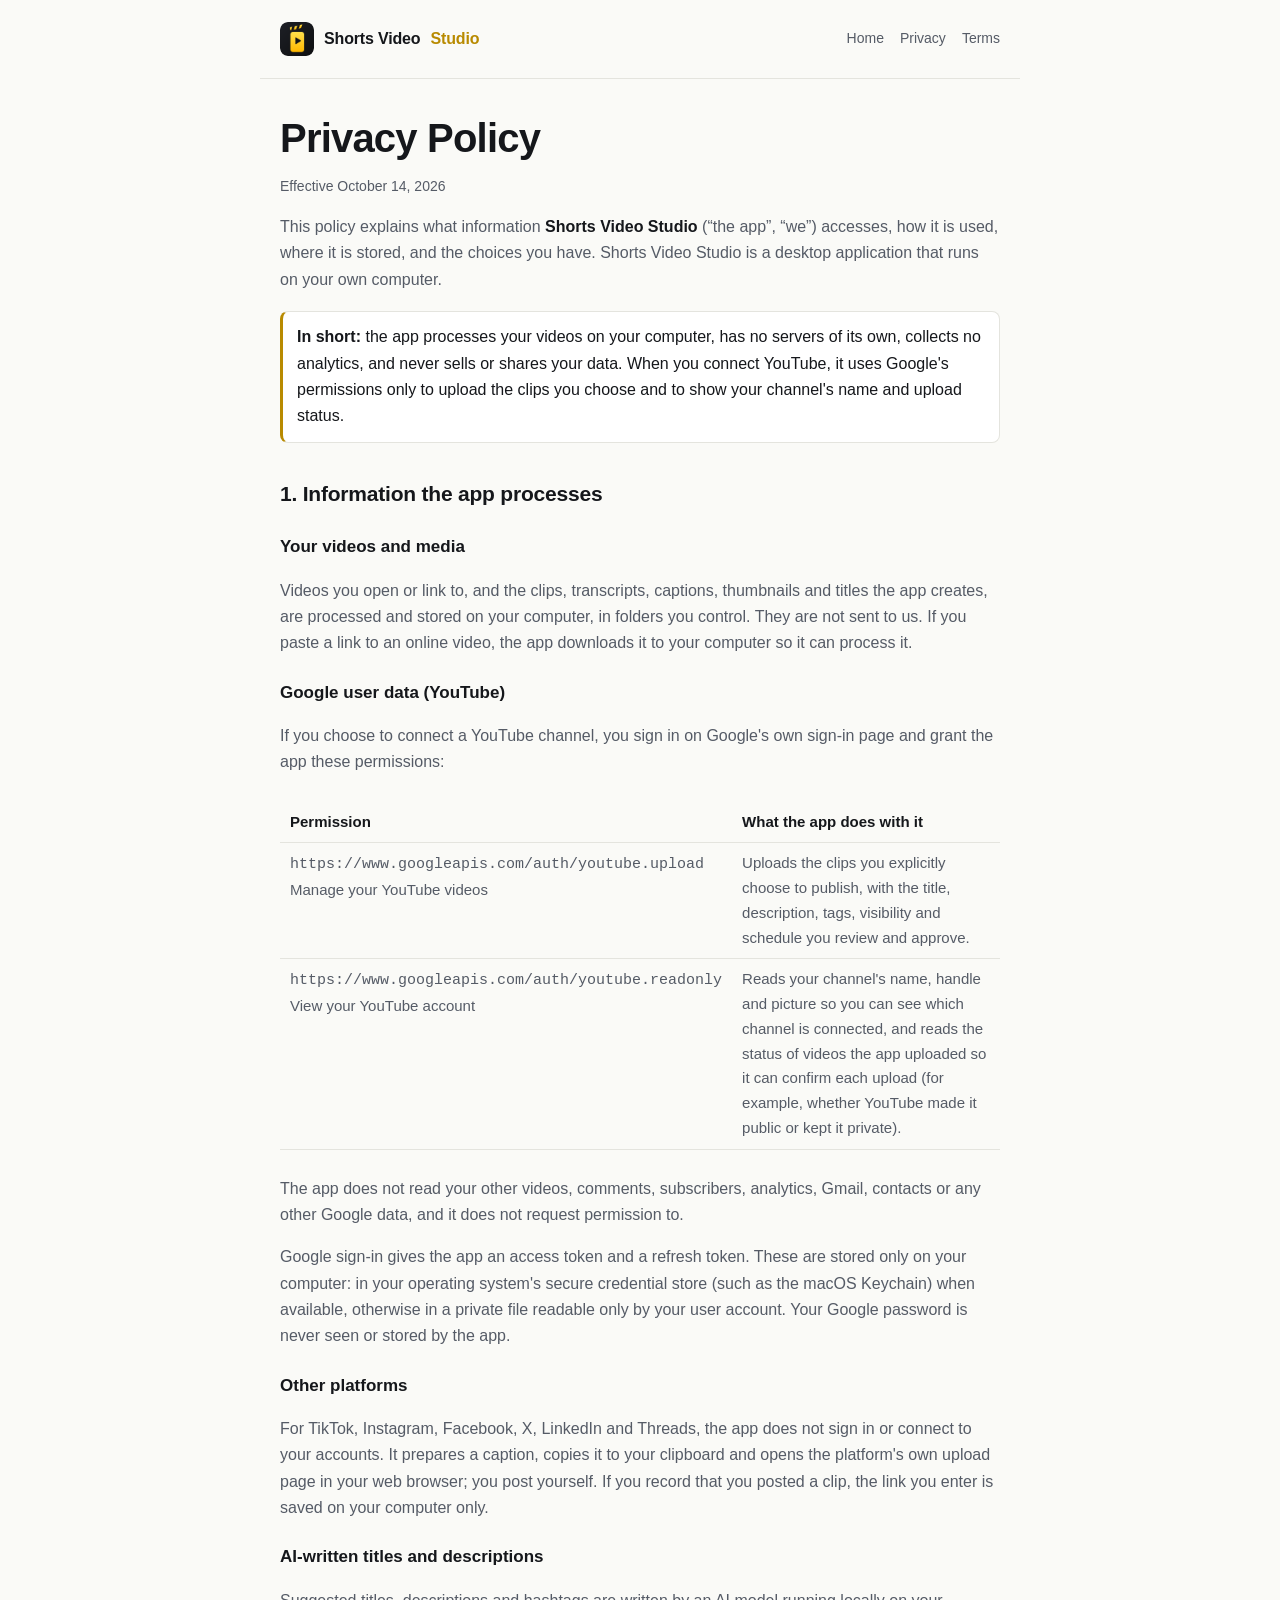
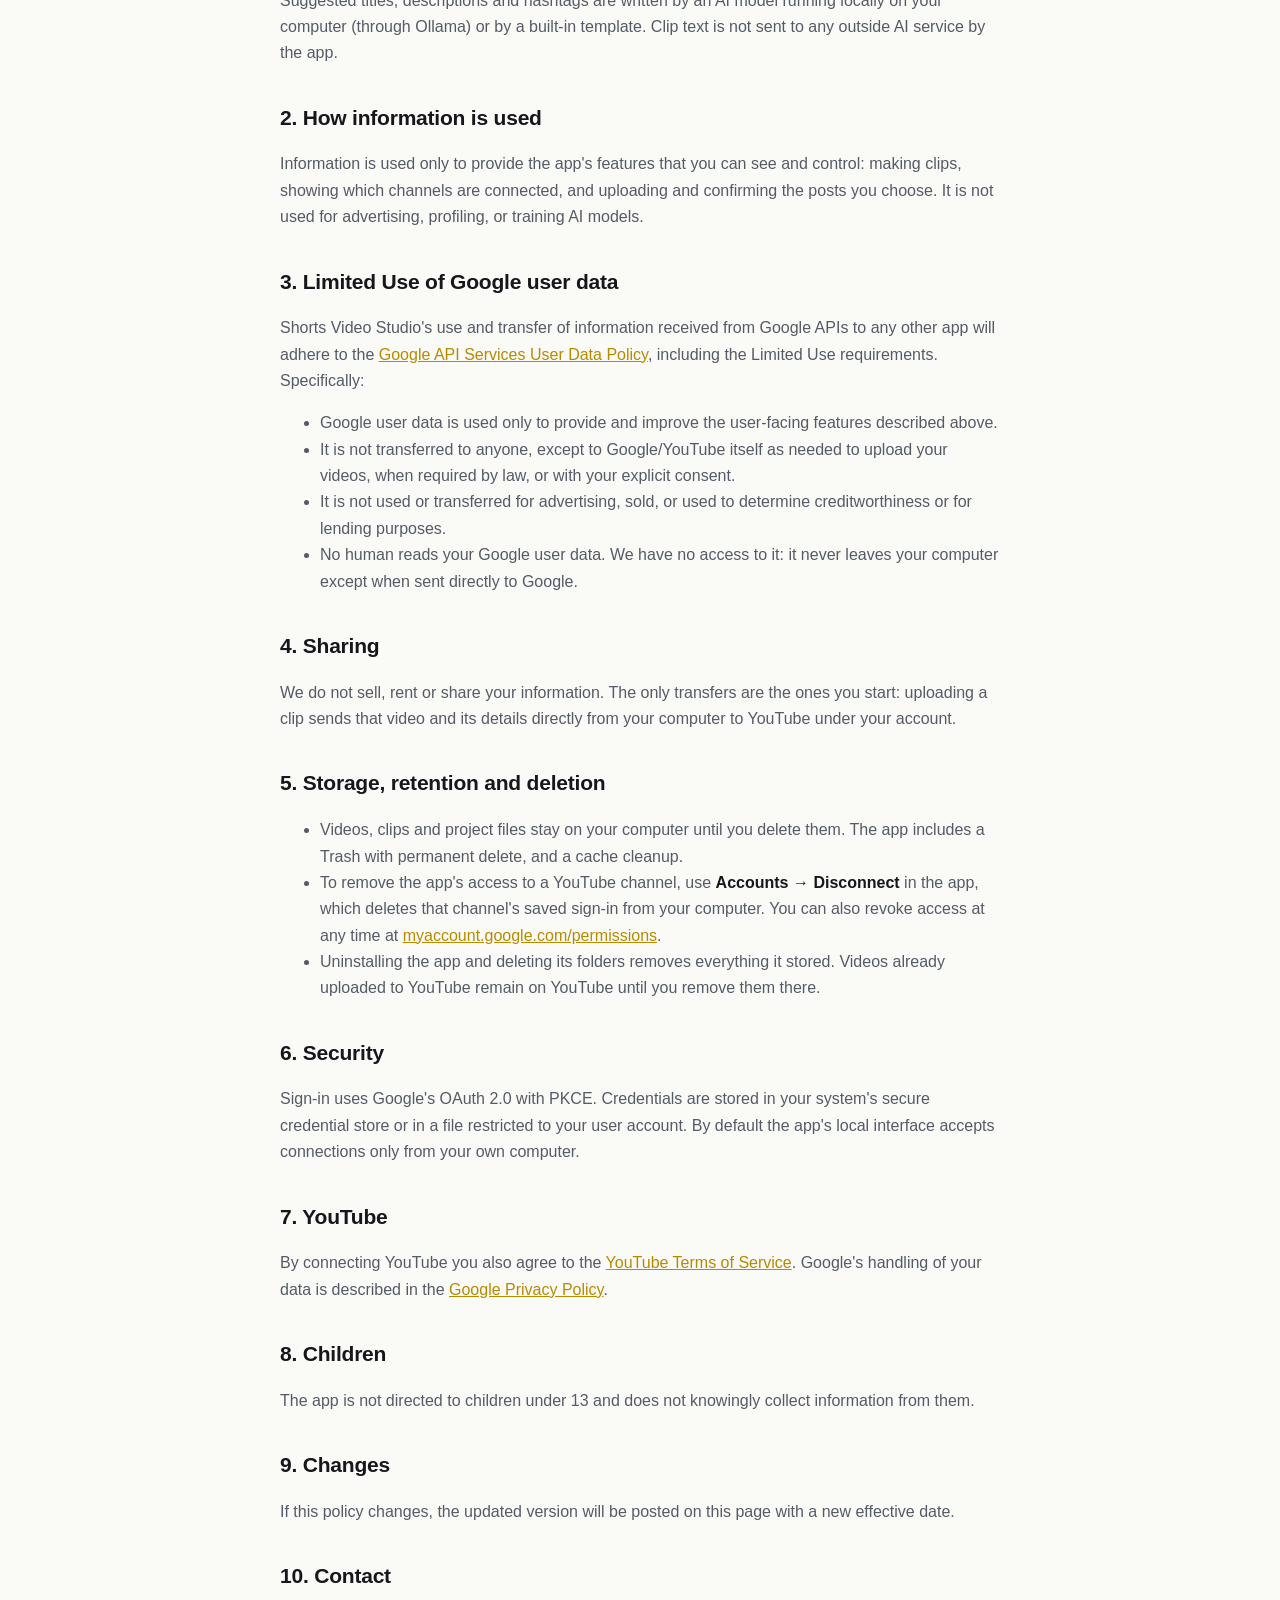
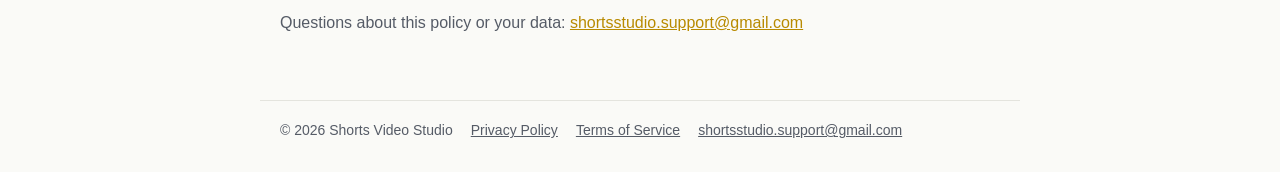
==== privacy.html @ 55047bda "Shorts Video Studio website" ====
<!doctype html>
<html lang="en">
<head>
<meta charset="utf-8">
<meta name="viewport" content="width=device-width, initial-scale=1">
<title>Privacy Policy · Shorts Video Studio</title>
<meta name="description" content="How Shorts Video Studio handles your videos, your Google and YouTube data, and other information.">
<link rel="icon" href="assets/favicon.svg" type="image/svg+xml">
<link rel="apple-touch-icon" href="assets/icon-180.png">
<link rel="stylesheet" href="assets/site.css">
</head>
<body>
<header>
  <a class="brand" href="./"><img src="assets/icon-180.png" alt="">Shorts Video <b>Studio</b></a>
  <nav><a href="./">Home</a><a href="privacy.html">Privacy</a><a href="terms.html">Terms</a></nav>
</header>
<main>

<h1>Privacy Policy</h1>
<p class="meta">Effective October 14, 2026</p>

<p>This policy explains what information <strong>Shorts Video Studio</strong> (“the app”, “we”) accesses, how it is used, where it is stored, and the choices you have. Shorts Video Studio is a desktop application that runs on your own computer.</p>

<div class="note"><strong>In short:</strong> the app processes your videos on your computer, has no servers of its own, collects no analytics, and never sells or shares your data. When you connect YouTube, it uses Google's permissions only to upload the clips you choose and to show your channel's name and upload status.</div>

<h2>1. Information the app processes</h2>
<h3>Your videos and media</h3>
<p>Videos you open or link to, and the clips, transcripts, captions, thumbnails and titles the app creates, are processed and stored on your computer, in folders you control. They are not sent to us. If you paste a link to an online video, the app downloads it to your computer so it can process it.</p>

<h3>Google user data (YouTube)</h3>
<p>If you choose to connect a YouTube channel, you sign in on Google's own sign-in page and grant the app these permissions:</p>
<div class="tablewrap"><table>
<tr><th>Permission</th><th>What the app does with it</th></tr>
<tr><td><code>https://www.googleapis.com/auth/youtube.upload</code><br>Manage your YouTube videos</td><td>Uploads the clips you explicitly choose to publish, with the title, description, tags, visibility and schedule you review and approve.</td></tr>
<tr><td><code>https://www.googleapis.com/auth/youtube.readonly</code><br>View your YouTube account</td><td>Reads your channel's name, handle and picture so you can see which channel is connected, and reads the status of videos the app uploaded so it can confirm each upload (for example, whether YouTube made it public or kept it private).</td></tr>
</table></div>
<p>The app does not read your other videos, comments, subscribers, analytics, Gmail, contacts or any other Google data, and it does not request permission to.</p>
<p>Google sign-in gives the app an access token and a refresh token. These are stored only on your computer: in your operating system's secure credential store (such as the macOS Keychain) when available, otherwise in a private file readable only by your user account. Your Google password is never seen or stored by the app.</p>

<h3>Other platforms</h3>
<p>For TikTok, Instagram, Facebook, X, LinkedIn and Threads, the app does not sign in or connect to your accounts. It prepares a caption, copies it to your clipboard and opens the platform's own upload page in your web browser; you post yourself. If you record that you posted a clip, the link you enter is saved on your computer only.</p>

<h3>AI-written titles and descriptions</h3>
<p>Suggested titles, descriptions and hashtags are written by an AI model running locally on your computer (through Ollama) or by a built-in template. Clip text is not sent to any outside AI service by the app.</p>

<h2>2. How information is used</h2>
<p>Information is used only to provide the app's features that you can see and control: making clips, showing which channels are connected, and uploading and confirming the posts you choose. It is not used for advertising, profiling, or training AI models.</p>

<h2>3. Limited Use of Google user data</h2>
<p>Shorts Video Studio's use and transfer of information received from Google APIs to any other app will adhere to the <a href="https://developers.google.com/terms/api-services-user-data-policy">Google API Services User Data Policy</a>, including the Limited Use requirements. Specifically:</p>
<ul>
  <li>Google user data is used only to provide and improve the user-facing features described above.</li>
  <li>It is not transferred to anyone, except to Google/YouTube itself as needed to upload your videos, when required by law, or with your explicit consent.</li>
  <li>It is not used or transferred for advertising, sold, or used to determine creditworthiness or for lending purposes.</li>
  <li>No human reads your Google user data. We have no access to it: it never leaves your computer except when sent directly to Google.</li>
</ul>

<h2>4. Sharing</h2>
<p>We do not sell, rent or share your information. The only transfers are the ones you start: uploading a clip sends that video and its details directly from your computer to YouTube under your account.</p>

<h2>5. Storage, retention and deletion</h2>
<ul>
  <li>Videos, clips and project files stay on your computer until you delete them. The app includes a Trash with permanent delete, and a cache cleanup.</li>
  <li>To remove the app's access to a YouTube channel, use <strong>Accounts → Disconnect</strong> in the app, which deletes that channel's saved sign-in from your computer. You can also revoke access at any time at <a href="https://myaccount.google.com/permissions">myaccount.google.com/permissions</a>.</li>
  <li>Uninstalling the app and deleting its folders removes everything it stored. Videos already uploaded to YouTube remain on YouTube until you remove them there.</li>
</ul>

<h2>6. Security</h2>
<p>Sign-in uses Google's OAuth 2.0 with PKCE. Credentials are stored in your system's secure credential store or in a file restricted to your user account. By default the app's local interface accepts connections only from your own computer.</p>

<h2>7. YouTube</h2>
<p>By connecting YouTube you also agree to the <a href="https://www.youtube.com/t/terms">YouTube Terms of Service</a>. Google's handling of your data is described in the <a href="https://policies.google.com/privacy">Google Privacy Policy</a>.</p>

<h2>8. Children</h2>
<p>The app is not directed to children under 13 and does not knowingly collect information from them.</p>

<h2>9. Changes</h2>
<p>If this policy changes, the updated version will be posted on this page with a new effective date.</p>

<h2>10. Contact</h2>
<p>Questions about this policy or your data: <a href="mailto:shortsstudio.support@gmail.com">shortsstudio.support@gmail.com</a></p>
</main>
<footer>
  <span>© 2026 Shorts Video Studio</span>
  <a href="privacy.html">Privacy Policy</a>
  <a href="terms.html">Terms of Service</a>
  <a href="mailto:shortsstudio.support@gmail.com">shortsstudio.support@gmail.com</a>
</footer>
</body>
</html>
---- assets/site.css ----
:root{--bg:#0e0f11;--panel:#16181c;--line:#2a2e35;--text:#eceef1;--text-2:#a7adb7;--accent:#ffd60a;--max:760px}
@media (prefers-color-scheme: light){:root{--bg:#fafaf7;--panel:#fff;--line:#e4e4de;--text:#15171b;--text-2:#555b66;--accent:#b88a00}}
*{box-sizing:border-box}html{-webkit-text-size-adjust:100%}
body{margin:0;background:var(--bg);color:var(--text);font:16px/1.65 -apple-system,BlinkMacSystemFont,"Segoe UI",Inter,Roboto,Helvetica,Arial,sans-serif}
a{color:var(--accent)}a:hover{text-decoration:none}
header,main,footer{max-width:var(--max);margin:0 auto;padding:0 20px}
header{display:flex;align-items:center;justify-content:space-between;gap:16px;padding-top:22px;padding-bottom:22px;border-bottom:1px solid var(--line)}
.brand{display:flex;align-items:center;gap:10px;color:var(--text);text-decoration:none;font-weight:700;letter-spacing:-.01em}
.brand img{width:34px;height:34px;border-radius:8px}.brand b{color:var(--accent)}
nav{display:flex;gap:16px;font-size:14px}nav a{color:var(--text-2);text-decoration:none}nav a:hover{color:var(--text)}
main{padding-top:36px;padding-bottom:48px}
h1{font-size:clamp(28px,5vw,40px);line-height:1.15;letter-spacing:-.02em;margin:0 0 10px}
h2{font-size:21px;margin:34px 0 8px;letter-spacing:-.01em}h3{font-size:17px;margin:22px 0 6px}
p,li{color:var(--text-2)}strong{color:var(--text)}
.lede{font-size:18px;max-width:60ch}
.hero{display:grid;grid-template-columns:1fr auto;gap:28px;align-items:center}
.hero img{width:150px;height:150px;border-radius:32px;box-shadow:0 12px 40px rgba(0,0,0,.35)}
@media (max-width:600px){.hero{grid-template-columns:1fr}.hero img{width:96px;height:96px;border-radius:22px;order:-1}nav{gap:12px}}
.cards{display:grid;grid-template-columns:repeat(2,minmax(0,1fr));gap:14px;margin-top:22px}@media (max-width:600px){.cards{grid-template-columns:1fr}}
.card{background:var(--panel);border:1px solid var(--line);border-radius:12px;padding:16px}.card h3{margin:0 0 4px;color:var(--text)}.card p{margin:0;font-size:15px}
.note{background:var(--panel);border:1px solid var(--line);border-left:3px solid var(--accent);border-radius:8px;padding:12px 14px;margin:18px 0}
.meta{font-size:14px;color:var(--text-2)}
table{width:100%;border-collapse:collapse;font-size:15px;margin:10px 0}th,td{text-align:left;vertical-align:top;padding:8px 10px;border-bottom:1px solid var(--line)}th{color:var(--text)}td{color:var(--text-2)}
.tablewrap{overflow-x:auto}
footer{border-top:1px solid var(--line);padding-top:18px;padding-bottom:30px;font-size:14px;color:var(--text-2);display:flex;flex-wrap:wrap;gap:8px 18px}
footer a{color:var(--text-2)}
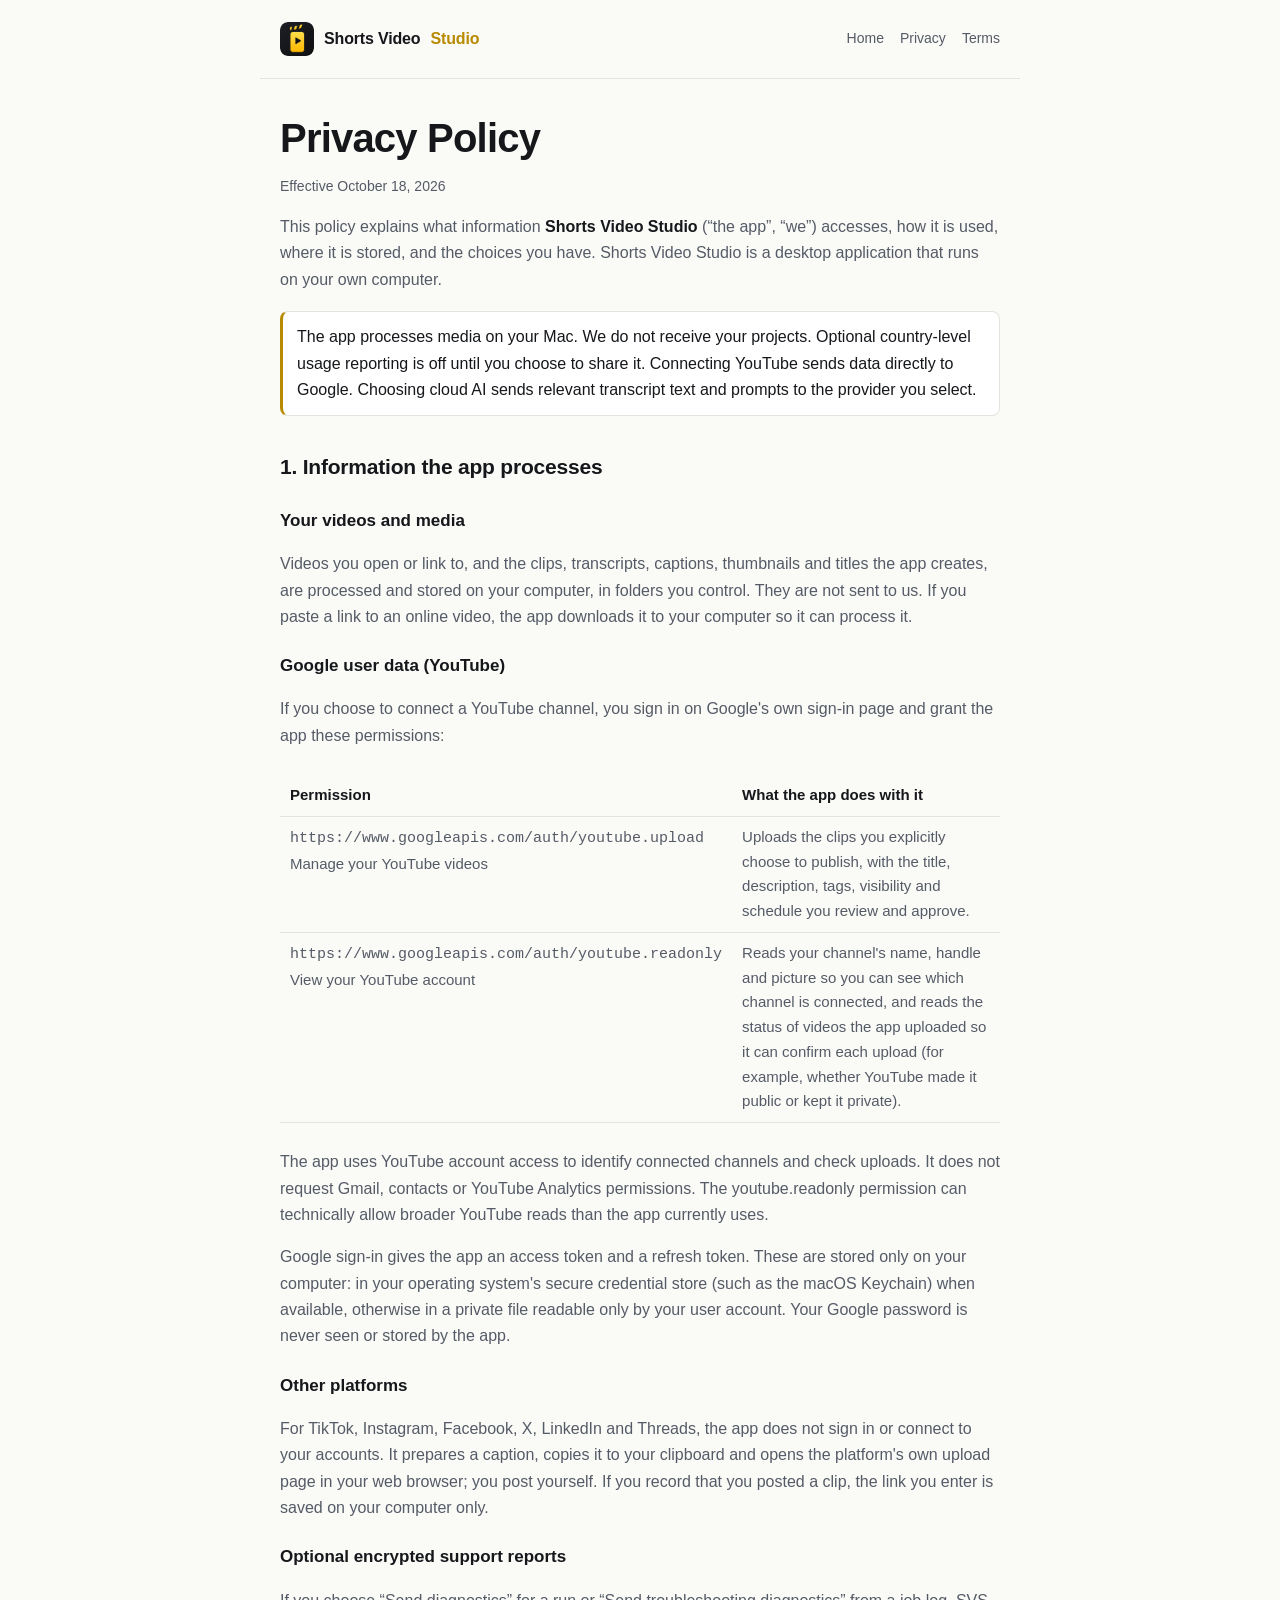
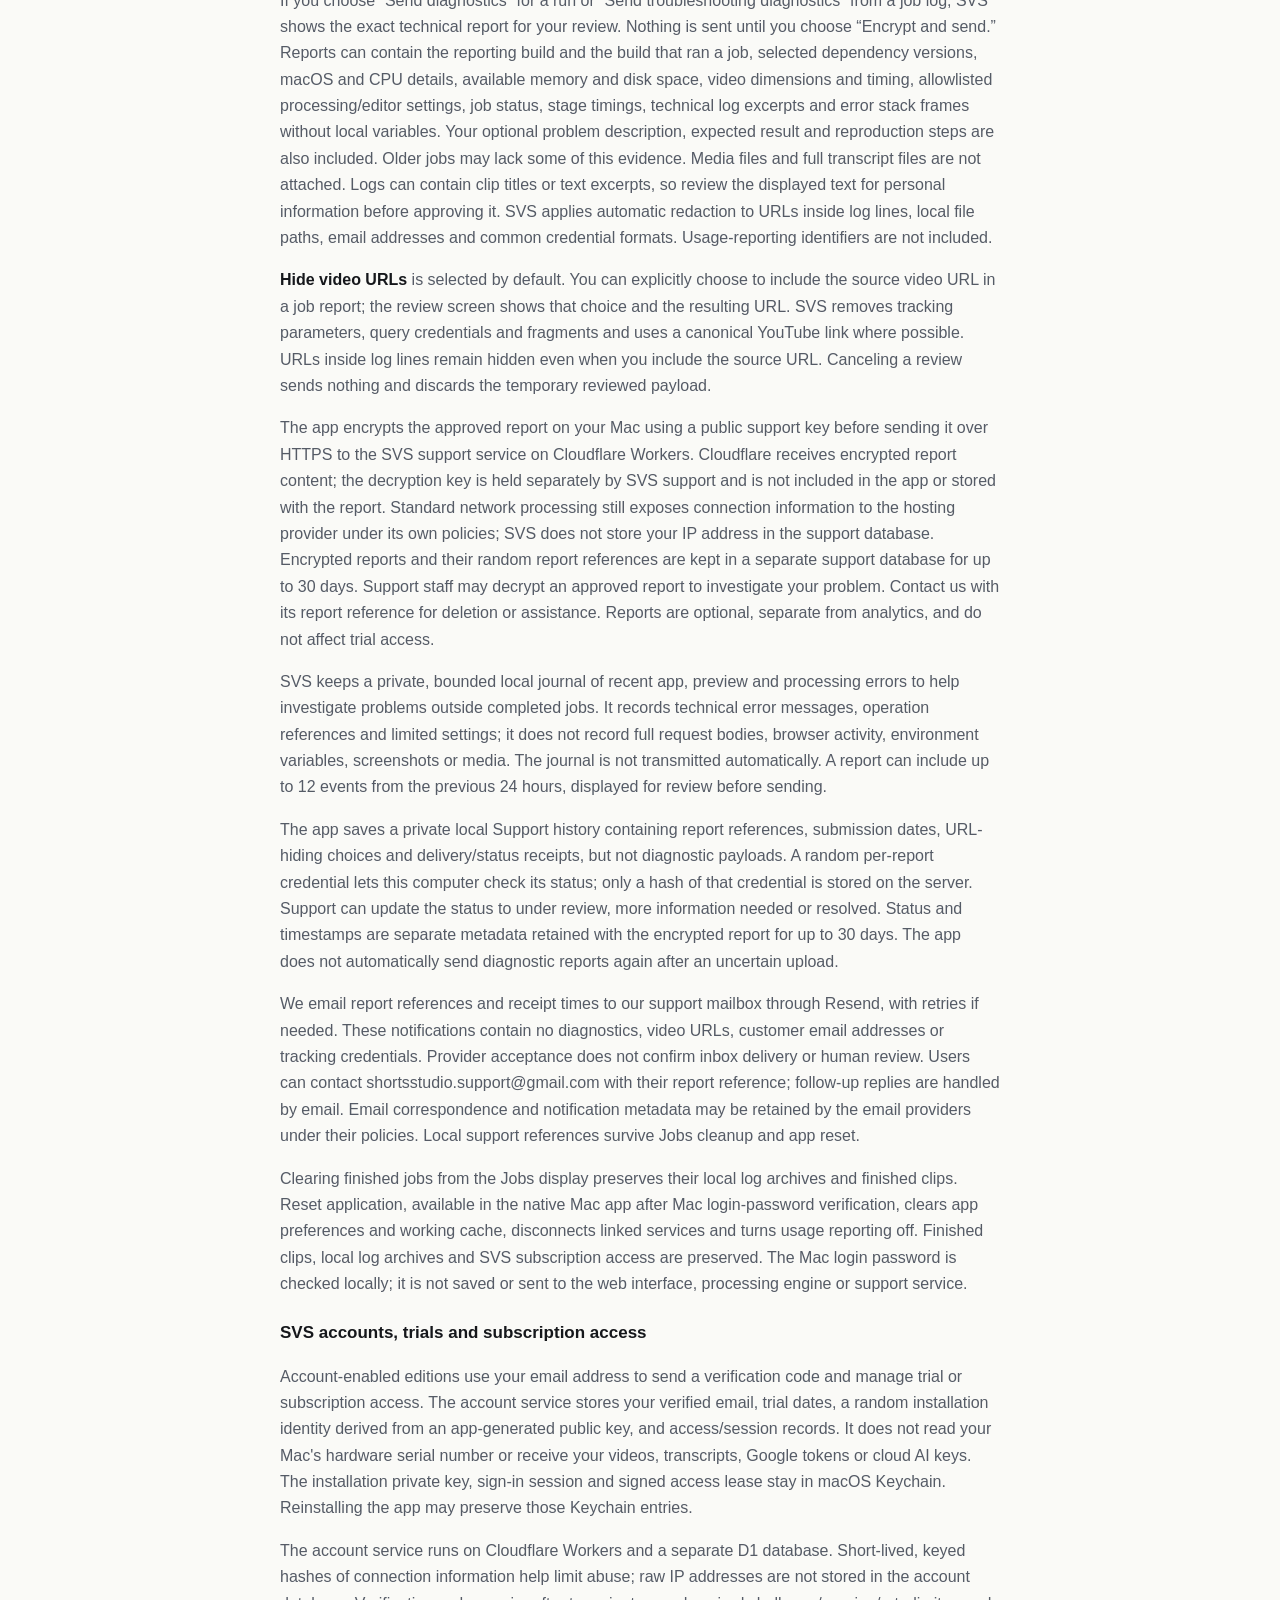
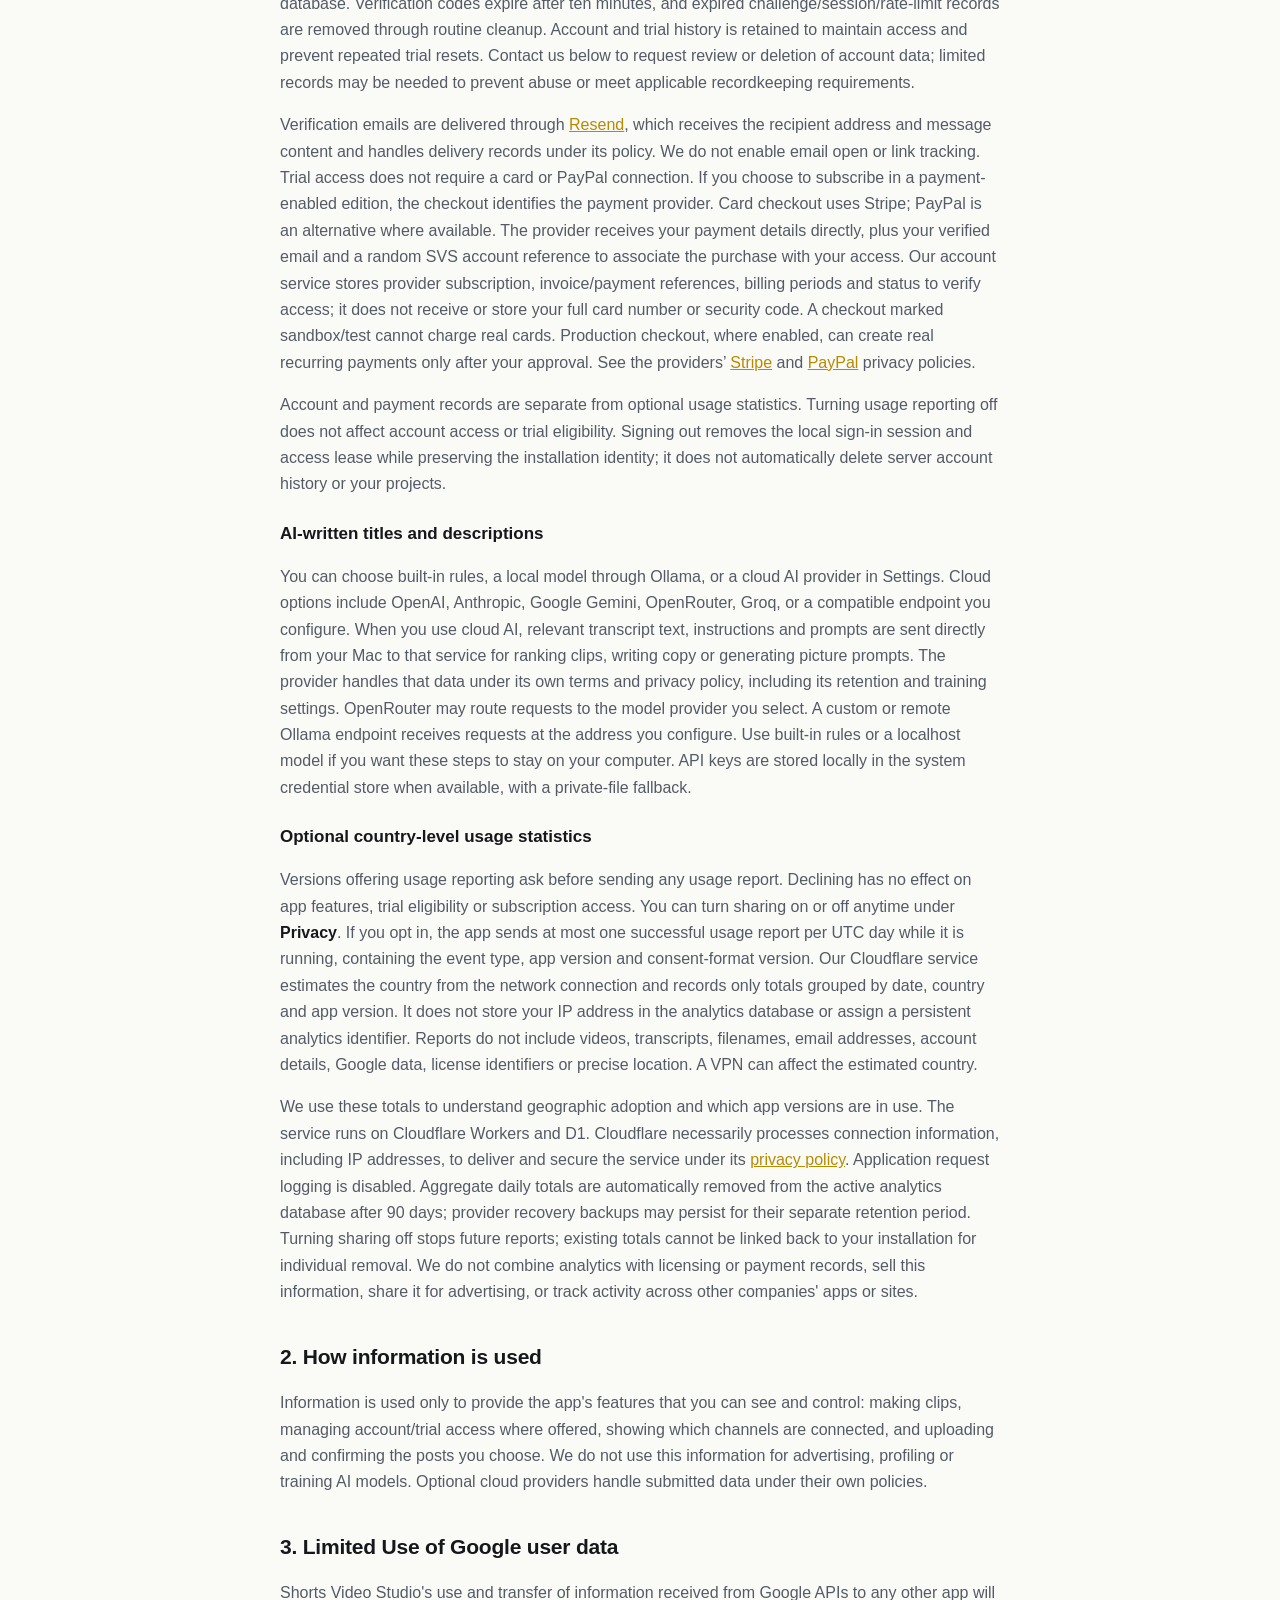
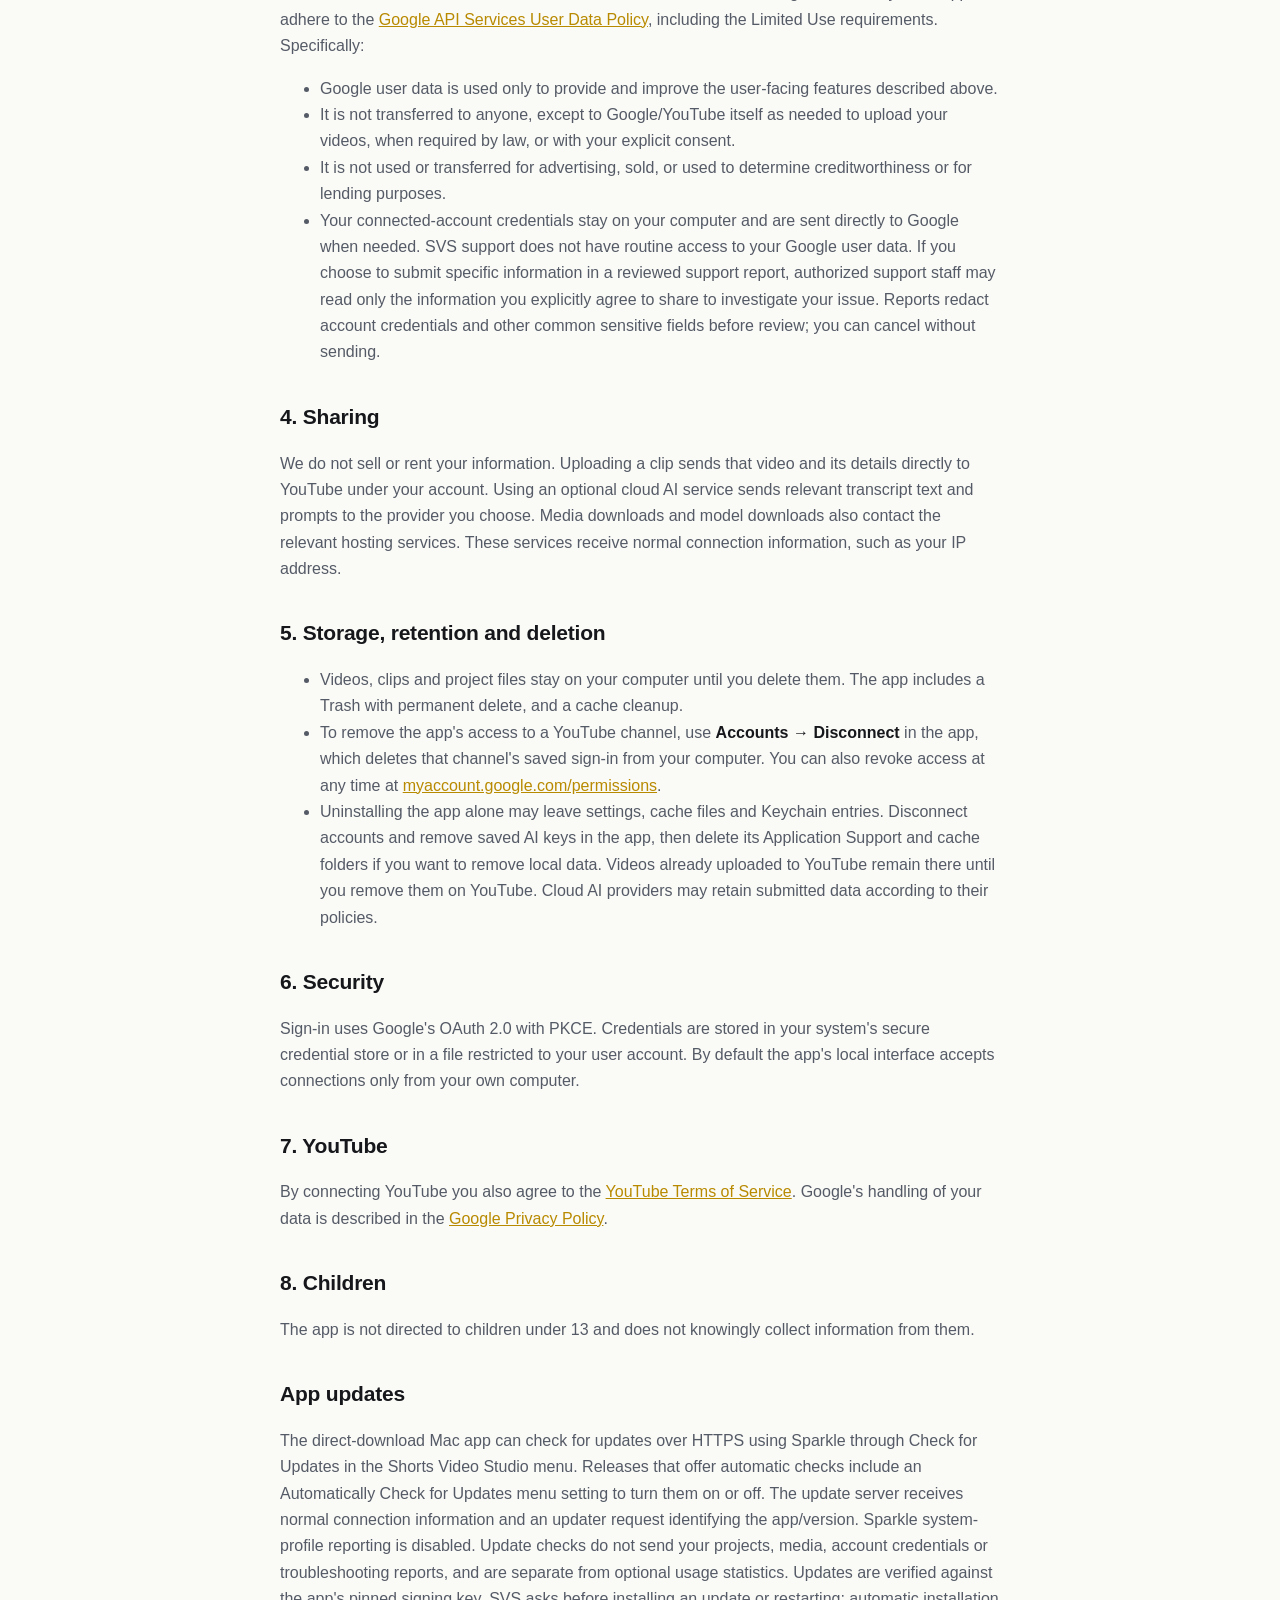
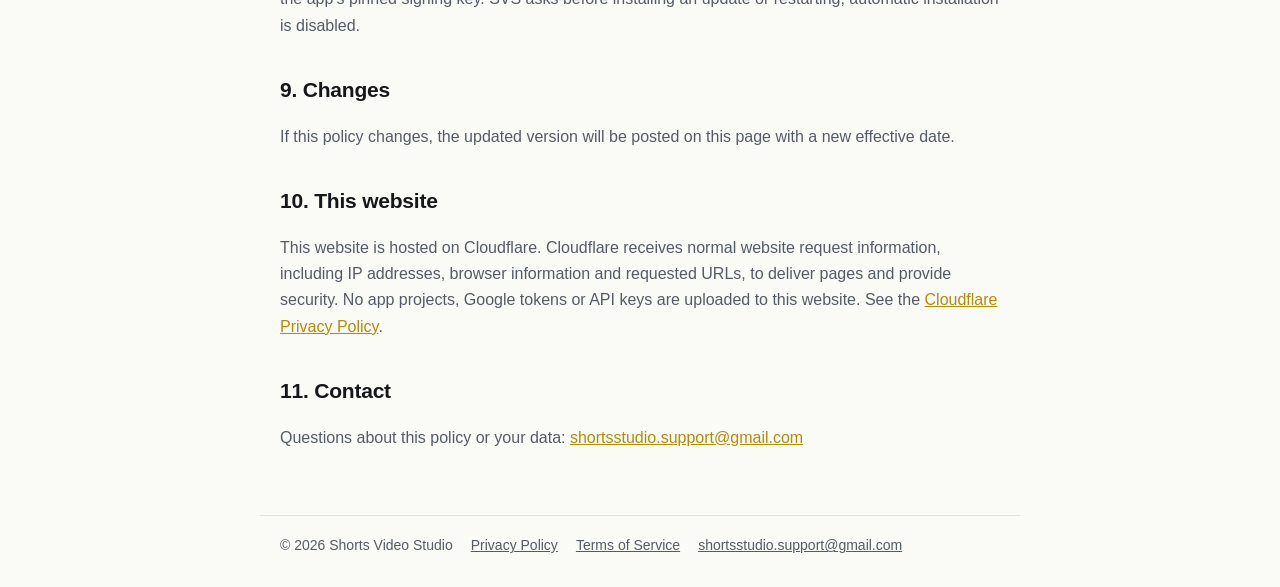
==== commit 26fe7129: "Sync SVS public pricing, privacy and update feed preparation" ====
--- a/privacy.html
+++ b/privacy.html
@@ -5,23 +5,24 @@
 <meta name="viewport" content="width=device-width, initial-scale=1">
 <title>Privacy Policy · Shorts Video Studio</title>
 <meta name="description" content="How Shorts Video Studio handles your videos, your Google and YouTube data, and other information.">
+<link rel="canonical" href="https://svs.astrocave.org/privacy">
 <link rel="icon" href="assets/favicon.svg" type="image/svg+xml">
 <link rel="apple-touch-icon" href="assets/icon-180.png">
 <link rel="stylesheet" href="assets/site.css">
 </head>
 <body>
 <header>
-  <a class="brand" href="./"><img src="assets/icon-180.png" alt="">Shorts Video <b>Studio</b></a>
-  <nav><a href="./">Home</a><a href="privacy.html">Privacy</a><a href="terms.html">Terms</a></nav>
+  <a class="brand" href="/"><img src="assets/icon-180.png" alt="">Shorts Video <b>Studio</b></a>
+  <nav><a href="/">Home</a><a href="/privacy">Privacy</a><a href="/terms">Terms</a></nav>
 </header>
 <main>
 
 <h1>Privacy Policy</h1>
-<p class="meta">Effective October 14, 2026</p>
+<p class="meta">Effective October 18, 2026</p>
 
 <p>This policy explains what information <strong>Shorts Video Studio</strong> (“the app”, “we”) accesses, how it is used, where it is stored, and the choices you have. Shorts Video Studio is a desktop application that runs on your own computer.</p>
 
-<div class="note"><strong>In short:</strong> the app processes your videos on your computer, has no servers of its own, collects no analytics, and never sells or shares your data. When you connect YouTube, it uses Google's permissions only to upload the clips you choose and to show your channel's name and upload status.</div>
+<div class="note">The app processes media on your Mac. We do not receive your projects. Optional country-level usage reporting is off until you choose to share it. Connecting YouTube sends data directly to Google. Choosing cloud AI sends relevant transcript text and prompts to the provider you select.</div>
 
 <h2>1. Information the app processes</h2>
 <h3>Your videos and media</h3>
@@ -34,17 +35,35 @@
 <tr><td><code>https://www.googleapis.com/auth/youtube.upload</code><br>Manage your YouTube videos</td><td>Uploads the clips you explicitly choose to publish, with the title, description, tags, visibility and schedule you review and approve.</td></tr>
 <tr><td><code>https://www.googleapis.com/auth/youtube.readonly</code><br>View your YouTube account</td><td>Reads your channel's name, handle and picture so you can see which channel is connected, and reads the status of videos the app uploaded so it can confirm each upload (for example, whether YouTube made it public or kept it private).</td></tr>
 </table></div>
-<p>The app does not read your other videos, comments, subscribers, analytics, Gmail, contacts or any other Google data, and it does not request permission to.</p>
+<p>The app uses YouTube account access to identify connected channels and check uploads. It does not request Gmail, contacts or YouTube Analytics permissions. The youtube.readonly permission can technically allow broader YouTube reads than the app currently uses.</p>
 <p>Google sign-in gives the app an access token and a refresh token. These are stored only on your computer: in your operating system's secure credential store (such as the macOS Keychain) when available, otherwise in a private file readable only by your user account. Your Google password is never seen or stored by the app.</p>
 
 <h3>Other platforms</h3>
 <p>For TikTok, Instagram, Facebook, X, LinkedIn and Threads, the app does not sign in or connect to your accounts. It prepares a caption, copies it to your clipboard and opens the platform's own upload page in your web browser; you post yourself. If you record that you posted a clip, the link you enter is saved on your computer only.</p>
 
+<h3>Optional encrypted support reports</h3>
+<p>If you choose “Send diagnostics” for a run or “Send troubleshooting diagnostics” from a job log, SVS shows the exact technical report for your review. Nothing is sent until you choose “Encrypt and send.” Reports can contain the reporting build and the build that ran a job, selected dependency versions, macOS and CPU details, available memory and disk space, video dimensions and timing, allowlisted processing/editor settings, job status, stage timings, technical log excerpts and error stack frames without local variables. Your optional problem description, expected result and reproduction steps are also included. Older jobs may lack some of this evidence. Media files and full transcript files are not attached. Logs can contain clip titles or text excerpts, so review the displayed text for personal information before approving it. SVS applies automatic redaction to URLs inside log lines, local file paths, email addresses and common credential formats. Usage-reporting identifiers are not included.</p>
+<p><strong>Hide video URLs</strong> is selected by default. You can explicitly choose to include the source video URL in a job report; the review screen shows that choice and the resulting URL. SVS removes tracking parameters, query credentials and fragments and uses a canonical YouTube link where possible. URLs inside log lines remain hidden even when you include the source URL. Canceling a review sends nothing and discards the temporary reviewed payload.</p>
+<p>The app encrypts the approved report on your Mac using a public support key before sending it over HTTPS to the SVS support service on Cloudflare Workers. Cloudflare receives encrypted report content; the decryption key is held separately by SVS support and is not included in the app or stored with the report. Standard network processing still exposes connection information to the hosting provider under its own policies; SVS does not store your IP address in the support database. Encrypted reports and their random report references are kept in a separate support database for up to 30 days. Support staff may decrypt an approved report to investigate your problem. Contact us with its report reference for deletion or assistance. Reports are optional, separate from analytics, and do not affect trial access.</p>
+<p>SVS keeps a private, bounded local journal of recent app, preview and processing errors to help investigate problems outside completed jobs. It records technical error messages, operation references and limited settings; it does not record full request bodies, browser activity, environment variables, screenshots or media. The journal is not transmitted automatically. A report can include up to 12 events from the previous 24 hours, displayed for review before sending.</p>
+<p>The app saves a private local Support history containing report references, submission dates, URL-hiding choices and delivery/status receipts, but not diagnostic payloads. A random per-report credential lets this computer check its status; only a hash of that credential is stored on the server. Support can update the status to under review, more information needed or resolved. Status and timestamps are separate metadata retained with the encrypted report for up to 30 days. The app does not automatically send diagnostic reports again after an uncertain upload.</p>
+<p>We email report references and receipt times to our support mailbox through Resend, with retries if needed. These notifications contain no diagnostics, video URLs, customer email addresses or tracking credentials. Provider acceptance does not confirm inbox delivery or human review. Users can contact shortsstudio.support@gmail.com with their report reference; follow-up replies are handled by email. Email correspondence and notification metadata may be retained by the email providers under their policies. Local support references survive Jobs cleanup and app reset.</p>
+<p>Clearing finished jobs from the Jobs display preserves their local log archives and finished clips. Reset application, available in the native Mac app after Mac login-password verification, clears app preferences and working cache, disconnects linked services and turns usage reporting off. Finished clips, local log archives and SVS subscription access are preserved. The Mac login password is checked locally; it is not saved or sent to the web interface, processing engine or support service.</p>
+<h3>SVS accounts, trials and subscription access</h3>
+<p>Account-enabled editions use your email address to send a verification code and manage trial or subscription access. The account service stores your verified email, trial dates, a random installation identity derived from an app-generated public key, and access/session records. It does not read your Mac's hardware serial number or receive your videos, transcripts, Google tokens or cloud AI keys. The installation private key, sign-in session and signed access lease stay in macOS Keychain. Reinstalling the app may preserve those Keychain entries.</p>
+<p>The account service runs on Cloudflare Workers and a separate D1 database. Short-lived, keyed hashes of connection information help limit abuse; raw IP addresses are not stored in the account database. Verification codes expire after ten minutes, and expired challenge/session/rate-limit records are removed through routine cleanup. Account and trial history is retained to maintain access and prevent repeated trial resets. Contact us below to request review or deletion of account data; limited records may be needed to prevent abuse or meet applicable recordkeeping requirements.</p>
+<p>Verification emails are delivered through <a href="https://resend.com/legal/privacy-policy">Resend</a>, which receives the recipient address and message content and handles delivery records under its policy. We do not enable email open or link tracking. Trial access does not require a card or PayPal connection. If you choose to subscribe in a payment-enabled edition, the checkout identifies the payment provider. Card checkout uses Stripe; PayPal is an alternative where available. The provider receives your payment details directly, plus your verified email and a random SVS account reference to associate the purchase with your access. Our account service stores provider subscription, invoice/payment references, billing periods and status to verify access; it does not receive or store your full card number or security code. A checkout marked sandbox/test cannot charge real cards. Production checkout, where enabled, can create real recurring payments only after your approval. See the providers’ <a href="https://stripe.com/privacy">Stripe</a> and <a href="https://www.paypal.com/us/legalhub/paypal/privacy-full">PayPal</a> privacy policies.</p>
+<p>Account and payment records are separate from optional usage statistics. Turning usage reporting off does not affect account access or trial eligibility. Signing out removes the local sign-in session and access lease while preserving the installation identity; it does not automatically delete server account history or your projects.</p>
+
 <h3>AI-written titles and descriptions</h3>
-<p>Suggested titles, descriptions and hashtags are written by an AI model running locally on your computer (through Ollama) or by a built-in template. Clip text is not sent to any outside AI service by the app.</p>
+<p>You can choose built-in rules, a local model through Ollama, or a cloud AI provider in Settings. Cloud options include OpenAI, Anthropic, Google Gemini, OpenRouter, Groq, or a compatible endpoint you configure. When you use cloud AI, relevant transcript text, instructions and prompts are sent directly from your Mac to that service for ranking clips, writing copy or generating picture prompts. The provider handles that data under its own terms and privacy policy, including its retention and training settings. OpenRouter may route requests to the model provider you select. A custom or remote Ollama endpoint receives requests at the address you configure. Use built-in rules or a localhost model if you want these steps to stay on your computer. API keys are stored locally in the system credential store when available, with a private-file fallback.</p>
+
+<h3>Optional country-level usage statistics</h3>
+<p>Versions offering usage reporting ask before sending any usage report. Declining has no effect on app features, trial eligibility or subscription access. You can turn sharing on or off anytime under <strong>Privacy</strong>. If you opt in, the app sends at most one successful usage report per UTC day while it is running, containing the event type, app version and consent-format version. Our Cloudflare service estimates the country from the network connection and records only totals grouped by date, country and app version. It does not store your IP address in the analytics database or assign a persistent analytics identifier. Reports do not include videos, transcripts, filenames, email addresses, account details, Google data, license identifiers or precise location. A VPN can affect the estimated country.</p>
+<p>We use these totals to understand geographic adoption and which app versions are in use. The service runs on Cloudflare Workers and D1. Cloudflare necessarily processes connection information, including IP addresses, to deliver and secure the service under its <a href="https://www.cloudflare.com/privacypolicy/">privacy policy</a>. Application request logging is disabled. Aggregate daily totals are automatically removed from the active analytics database after 90 days; provider recovery backups may persist for their separate retention period. Turning sharing off stops future reports; existing totals cannot be linked back to your installation for individual removal. We do not combine analytics with licensing or payment records, sell this information, share it for advertising, or track activity across other companies' apps or sites.</p>
 
 <h2>2. How information is used</h2>
-<p>Information is used only to provide the app's features that you can see and control: making clips, showing which channels are connected, and uploading and confirming the posts you choose. It is not used for advertising, profiling, or training AI models.</p>
+<p>Information is used only to provide the app's features that you can see and control: making clips, managing account/trial access where offered, showing which channels are connected, and uploading and confirming the posts you choose. We do not use this information for advertising, profiling or training AI models. Optional cloud providers handle submitted data under their own policies.</p>
 
 <h2>3. Limited Use of Google user data</h2>
 <p>Shorts Video Studio's use and transfer of information received from Google APIs to any other app will adhere to the <a href="https://developers.google.com/terms/api-services-user-data-policy">Google API Services User Data Policy</a>, including the Limited Use requirements. Specifically:</p>
@@ -52,17 +71,17 @@
   <li>Google user data is used only to provide and improve the user-facing features described above.</li>
   <li>It is not transferred to anyone, except to Google/YouTube itself as needed to upload your videos, when required by law, or with your explicit consent.</li>
   <li>It is not used or transferred for advertising, sold, or used to determine creditworthiness or for lending purposes.</li>
-  <li>No human reads your Google user data. We have no access to it: it never leaves your computer except when sent directly to Google.</li>
+  <li>Your connected-account credentials stay on your computer and are sent directly to Google when needed. SVS support does not have routine access to your Google user data. If you choose to submit specific information in a reviewed support report, authorized support staff may read only the information you explicitly agree to share to investigate your issue. Reports redact account credentials and other common sensitive fields before review; you can cancel without sending.</li>
 </ul>
 
 <h2>4. Sharing</h2>
-<p>We do not sell, rent or share your information. The only transfers are the ones you start: uploading a clip sends that video and its details directly from your computer to YouTube under your account.</p>
+<p>We do not sell or rent your information. Uploading a clip sends that video and its details directly to YouTube under your account. Using an optional cloud AI service sends relevant transcript text and prompts to the provider you choose. Media downloads and model downloads also contact the relevant hosting services. These services receive normal connection information, such as your IP address.</p>
 
 <h2>5. Storage, retention and deletion</h2>
 <ul>
   <li>Videos, clips and project files stay on your computer until you delete them. The app includes a Trash with permanent delete, and a cache cleanup.</li>
   <li>To remove the app's access to a YouTube channel, use <strong>Accounts → Disconnect</strong> in the app, which deletes that channel's saved sign-in from your computer. You can also revoke access at any time at <a href="https://myaccount.google.com/permissions">myaccount.google.com/permissions</a>.</li>
-  <li>Uninstalling the app and deleting its folders removes everything it stored. Videos already uploaded to YouTube remain on YouTube until you remove them there.</li>
+  <li>Uninstalling the app alone may leave settings, cache files and Keychain entries. Disconnect accounts and remove saved AI keys in the app, then delete its Application Support and cache folders if you want to remove local data. Videos already uploaded to YouTube remain there until you remove them on YouTube. Cloud AI providers may retain submitted data according to their policies.</li>
 </ul>
 
 <h2>6. Security</h2>
@@ -74,16 +93,22 @@
 <h2>8. Children</h2>
 <p>The app is not directed to children under 13 and does not knowingly collect information from them.</p>
 
+<h2>App updates</h2>
+<p>The direct-download Mac app can check for updates over HTTPS using Sparkle through Check for Updates in the Shorts Video Studio menu. Releases that offer automatic checks include an Automatically Check for Updates menu setting to turn them on or off. The update server receives normal connection information and an updater request identifying the app/version. Sparkle system-profile reporting is disabled. Update checks do not send your projects, media, account credentials or troubleshooting reports, and are separate from optional usage statistics. Updates are verified against the app's pinned signing key. SVS asks before installing an update or restarting; automatic installation is disabled.</p>
+
 <h2>9. Changes</h2>
 <p>If this policy changes, the updated version will be posted on this page with a new effective date.</p>
 
-<h2>10. Contact</h2>
+<h2>10. This website</h2>
+<p>This website is hosted on Cloudflare. Cloudflare receives normal website request information, including IP addresses, browser information and requested URLs, to deliver pages and provide security. No app projects, Google tokens or API keys are uploaded to this website. See the <a href="https://www.cloudflare.com/privacypolicy/">Cloudflare Privacy Policy</a>.</p>
+
+<h2>11. Contact</h2>
 <p>Questions about this policy or your data: <a href="mailto:shortsstudio.support@gmail.com">shortsstudio.support@gmail.com</a></p>
 </main>
 <footer>
   <span>© 2026 Shorts Video Studio</span>
-  <a href="privacy.html">Privacy Policy</a>
-  <a href="terms.html">Terms of Service</a>
+  <a href="/privacy">Privacy Policy</a>
+  <a href="/terms">Terms of Service</a>
   <a href="mailto:shortsstudio.support@gmail.com">shortsstudio.support@gmail.com</a>
 </footer>
 </body>
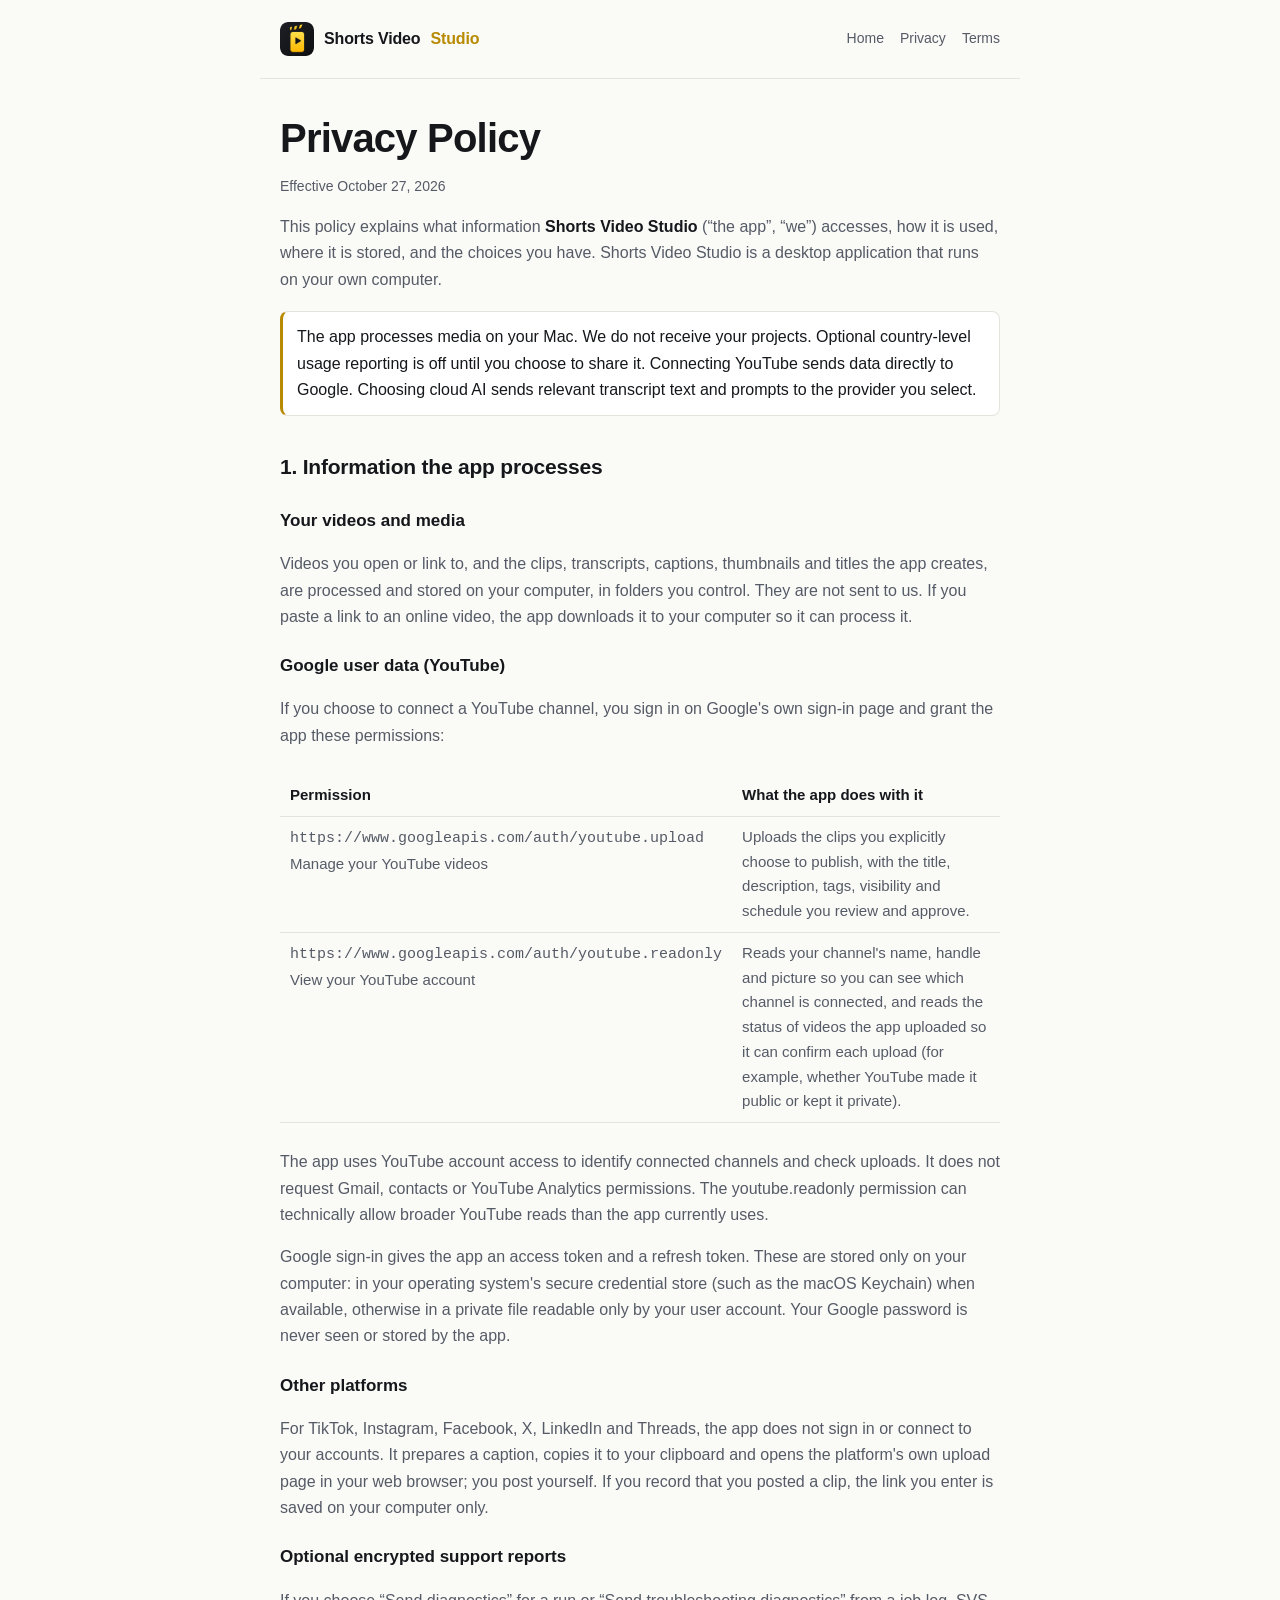
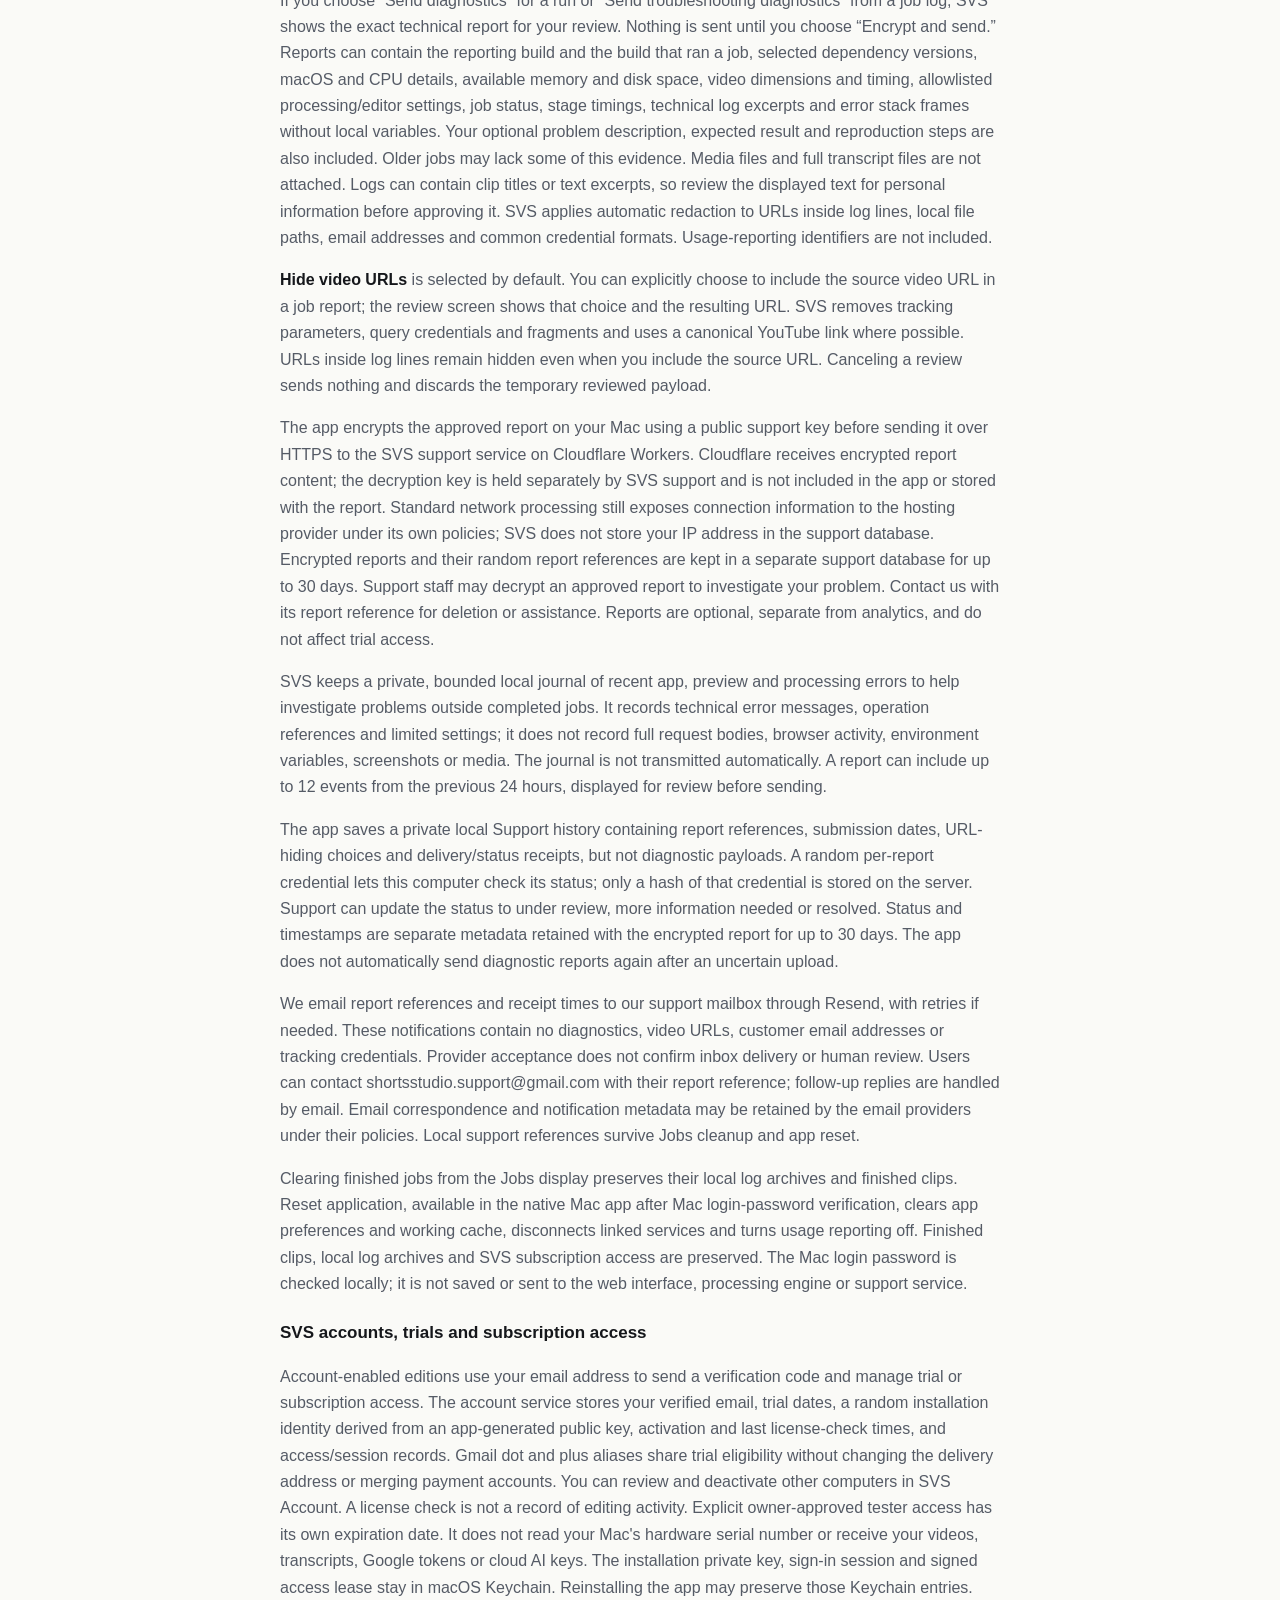
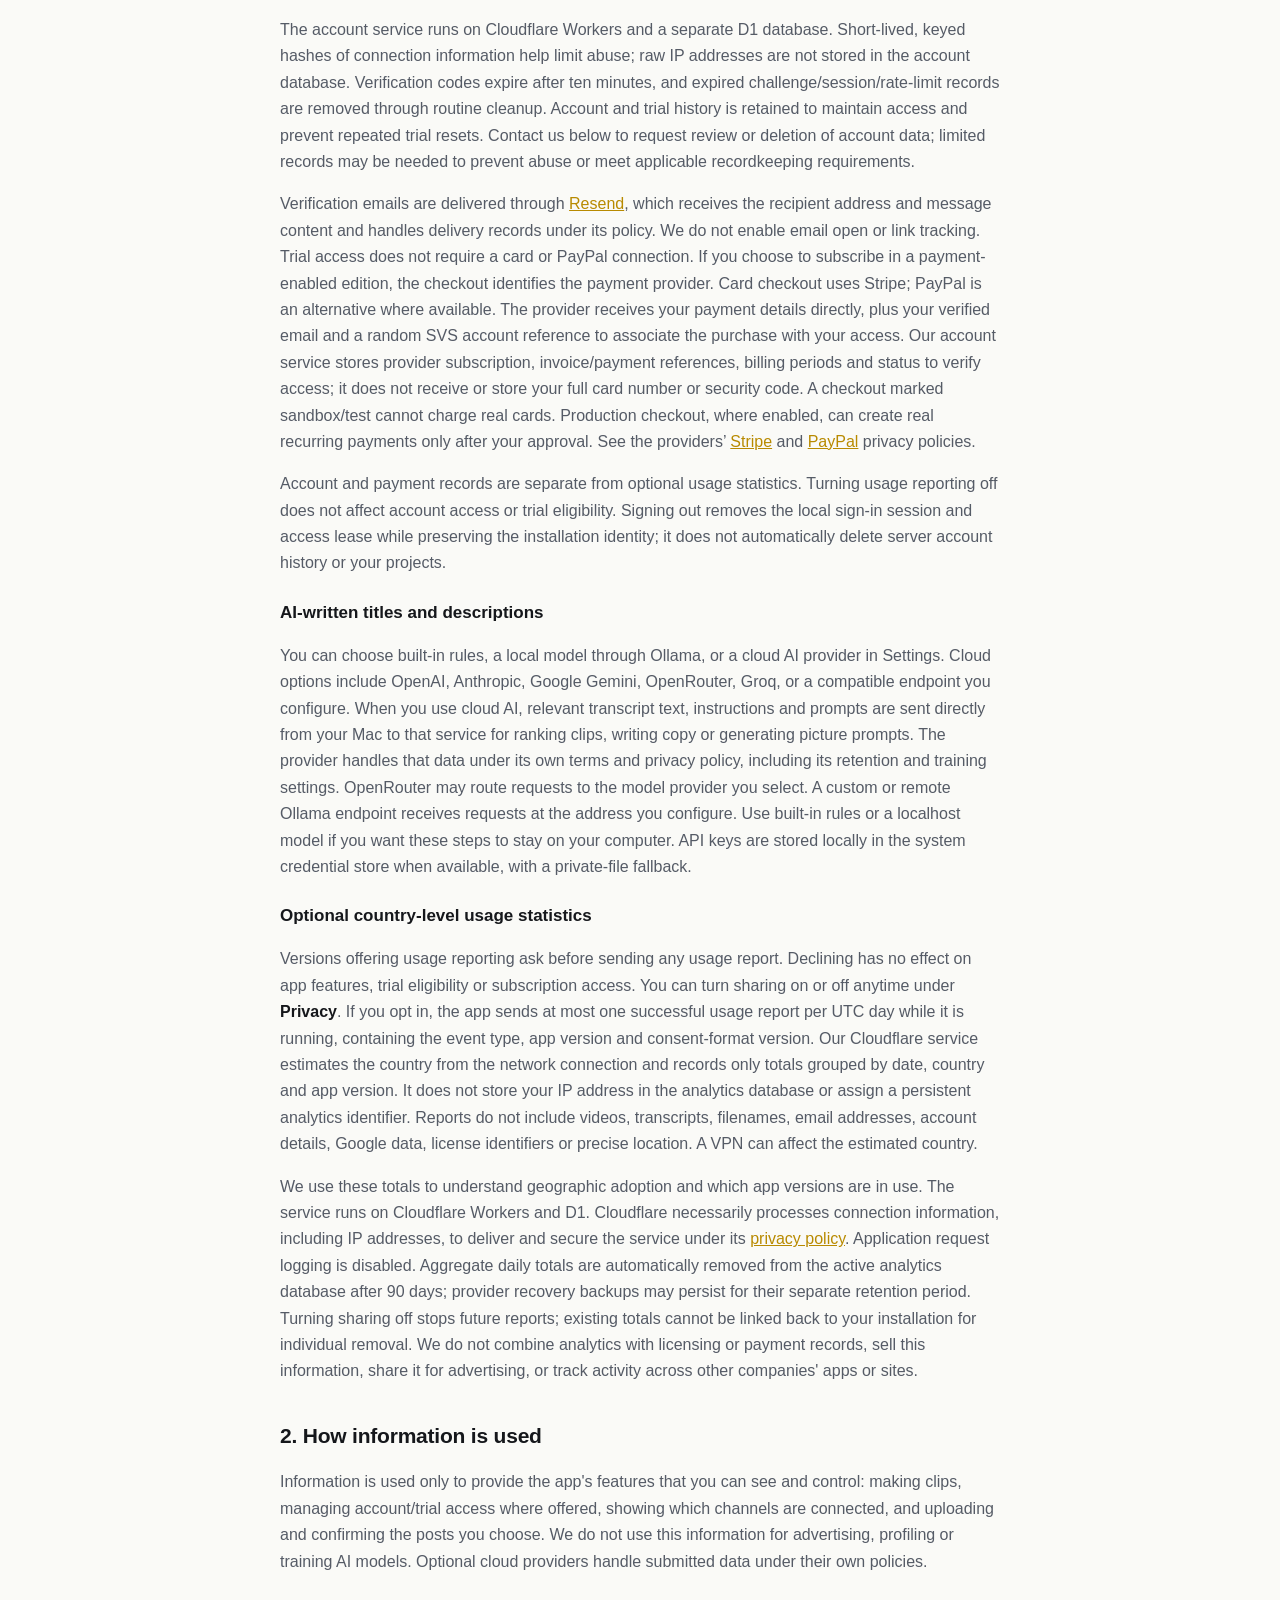
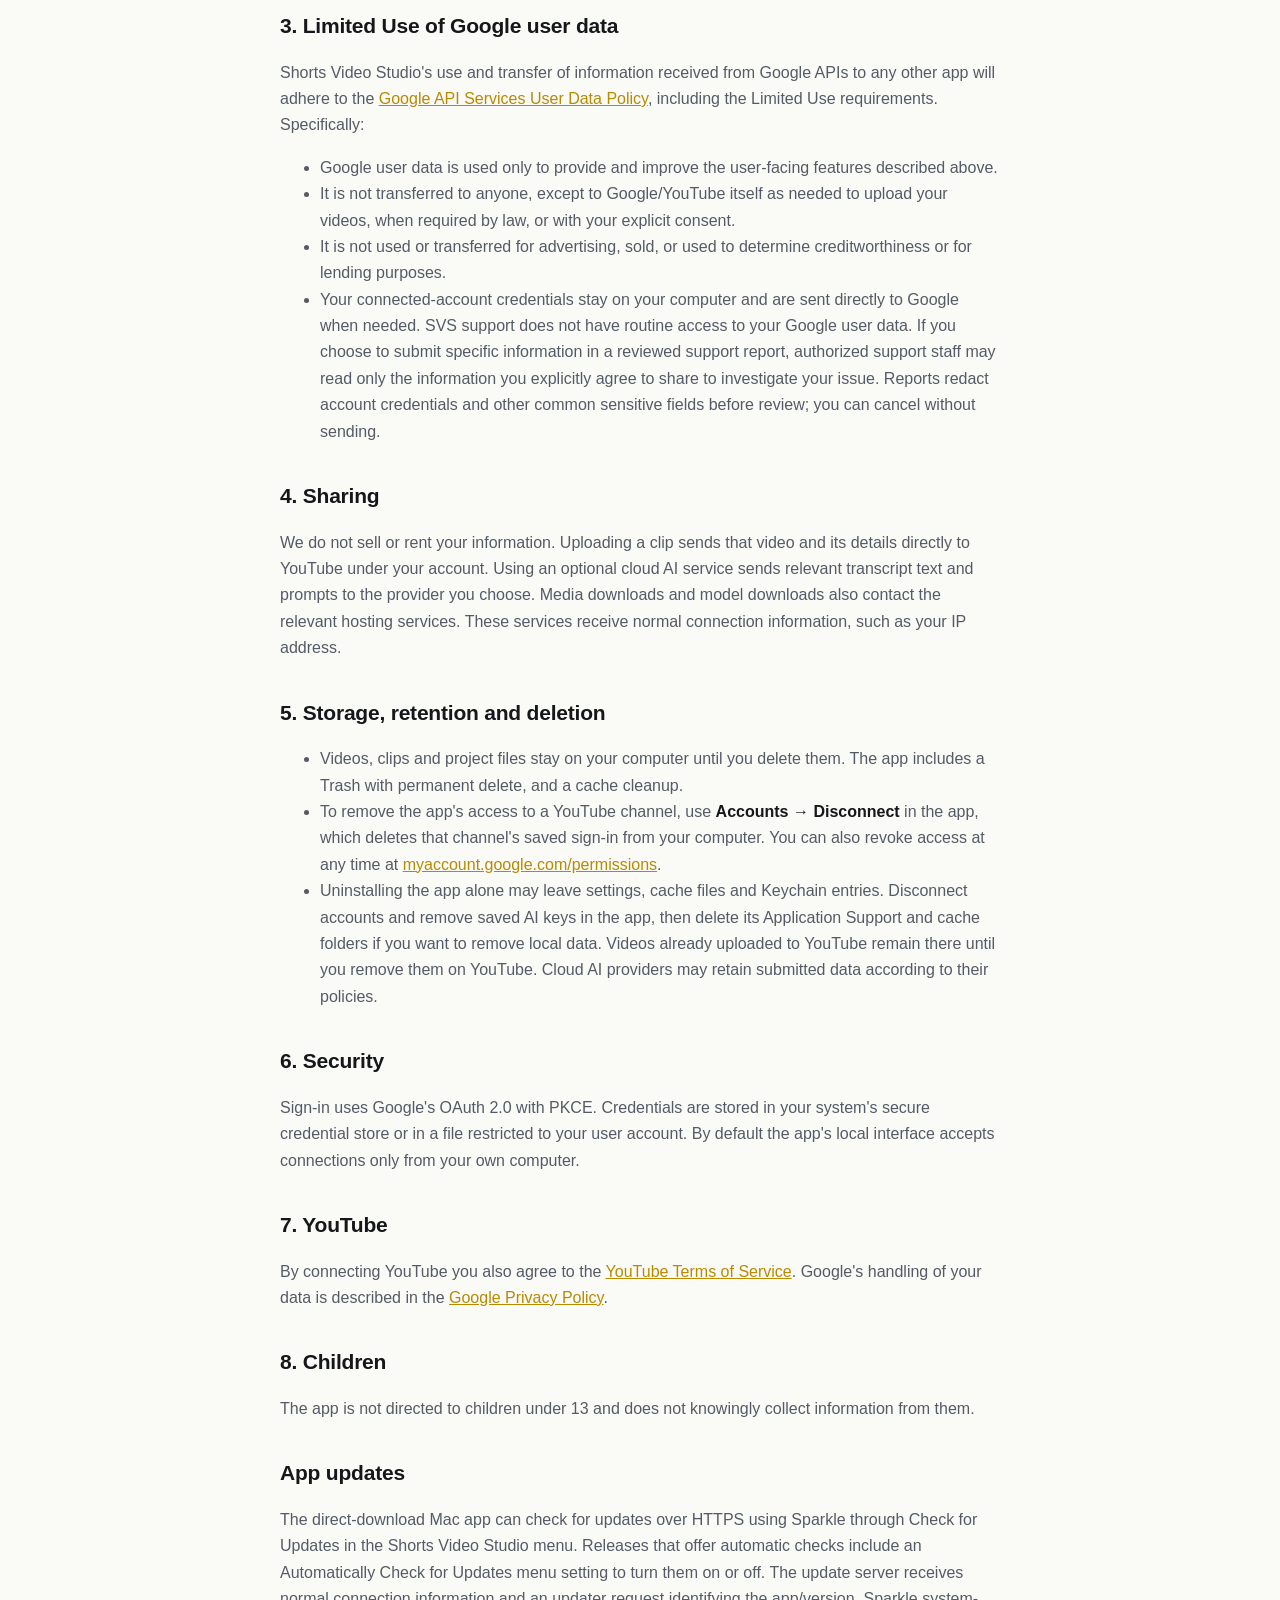
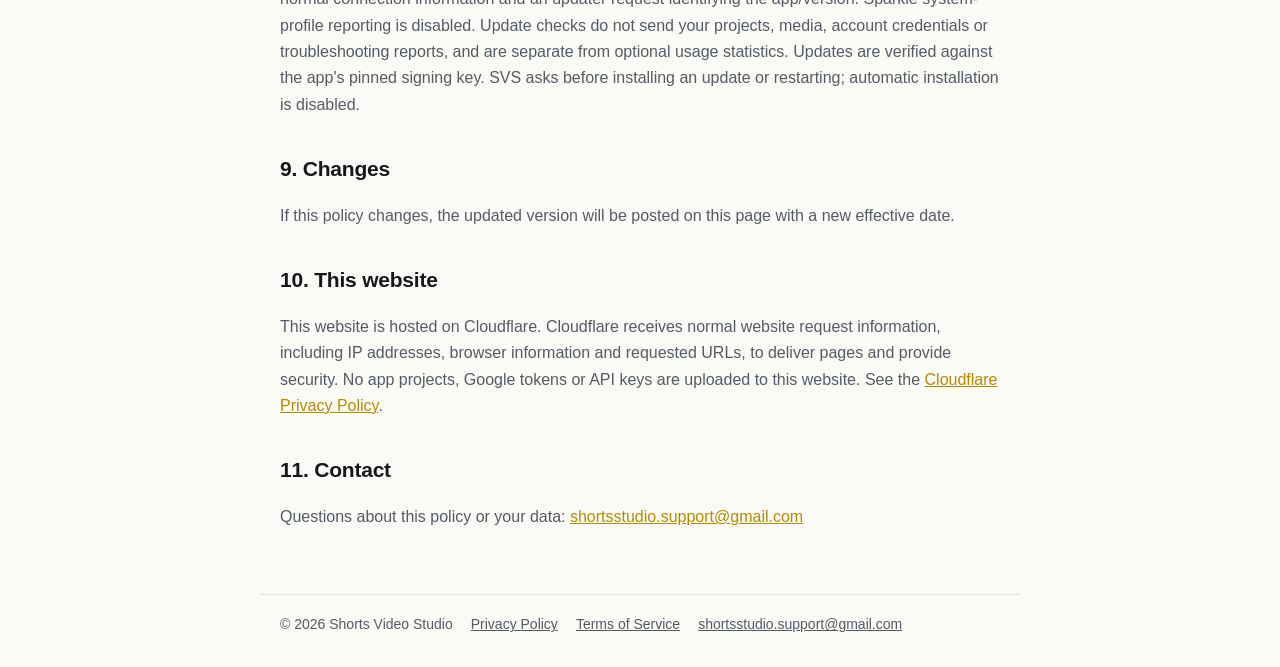
==== commit ff0c4733: "Describe trial alias eligibility and device management" ====
--- a/privacy.html
+++ b/privacy.html
@@ -18,7 +18,7 @@
 <main>
 
 <h1>Privacy Policy</h1>
-<p class="meta">Effective October 18, 2026</p>
+<p class="meta">Effective October 27, 2026</p>
 
 <p>This policy explains what information <strong>Shorts Video Studio</strong> (“the app”, “we”) accesses, how it is used, where it is stored, and the choices you have. Shorts Video Studio is a desktop application that runs on your own computer.</p>
 
@@ -50,7 +50,7 @@
 <p>We email report references and receipt times to our support mailbox through Resend, with retries if needed. These notifications contain no diagnostics, video URLs, customer email addresses or tracking credentials. Provider acceptance does not confirm inbox delivery or human review. Users can contact shortsstudio.support@gmail.com with their report reference; follow-up replies are handled by email. Email correspondence and notification metadata may be retained by the email providers under their policies. Local support references survive Jobs cleanup and app reset.</p>
 <p>Clearing finished jobs from the Jobs display preserves their local log archives and finished clips. Reset application, available in the native Mac app after Mac login-password verification, clears app preferences and working cache, disconnects linked services and turns usage reporting off. Finished clips, local log archives and SVS subscription access are preserved. The Mac login password is checked locally; it is not saved or sent to the web interface, processing engine or support service.</p>
 <h3>SVS accounts, trials and subscription access</h3>
-<p>Account-enabled editions use your email address to send a verification code and manage trial or subscription access. The account service stores your verified email, trial dates, a random installation identity derived from an app-generated public key, and access/session records. It does not read your Mac's hardware serial number or receive your videos, transcripts, Google tokens or cloud AI keys. The installation private key, sign-in session and signed access lease stay in macOS Keychain. Reinstalling the app may preserve those Keychain entries.</p>
+<p>Account-enabled editions use your email address to send a verification code and manage trial or subscription access. The account service stores your verified email, trial dates, a random installation identity derived from an app-generated public key, activation and last license-check times, and access/session records. Gmail dot and plus aliases share trial eligibility without changing the delivery address or merging payment accounts. You can review and deactivate other computers in SVS Account. A license check is not a record of editing activity. Explicit owner-approved tester access has its own expiration date. It does not read your Mac's hardware serial number or receive your videos, transcripts, Google tokens or cloud AI keys. The installation private key, sign-in session and signed access lease stay in macOS Keychain. Reinstalling the app may preserve those Keychain entries.</p>
 <p>The account service runs on Cloudflare Workers and a separate D1 database. Short-lived, keyed hashes of connection information help limit abuse; raw IP addresses are not stored in the account database. Verification codes expire after ten minutes, and expired challenge/session/rate-limit records are removed through routine cleanup. Account and trial history is retained to maintain access and prevent repeated trial resets. Contact us below to request review or deletion of account data; limited records may be needed to prevent abuse or meet applicable recordkeeping requirements.</p>
 <p>Verification emails are delivered through <a href="https://resend.com/legal/privacy-policy">Resend</a>, which receives the recipient address and message content and handles delivery records under its policy. We do not enable email open or link tracking. Trial access does not require a card or PayPal connection. If you choose to subscribe in a payment-enabled edition, the checkout identifies the payment provider. Card checkout uses Stripe; PayPal is an alternative where available. The provider receives your payment details directly, plus your verified email and a random SVS account reference to associate the purchase with your access. Our account service stores provider subscription, invoice/payment references, billing periods and status to verify access; it does not receive or store your full card number or security code. A checkout marked sandbox/test cannot charge real cards. Production checkout, where enabled, can create real recurring payments only after your approval. See the providers’ <a href="https://stripe.com/privacy">Stripe</a> and <a href="https://www.paypal.com/us/legalhub/paypal/privacy-full">PayPal</a> privacy policies.</p>
 <p>Account and payment records are separate from optional usage statistics. Turning usage reporting off does not affect account access or trial eligibility. Signing out removes the local sign-in session and access lease while preserving the installation identity; it does not automatically delete server account history or your projects.</p>
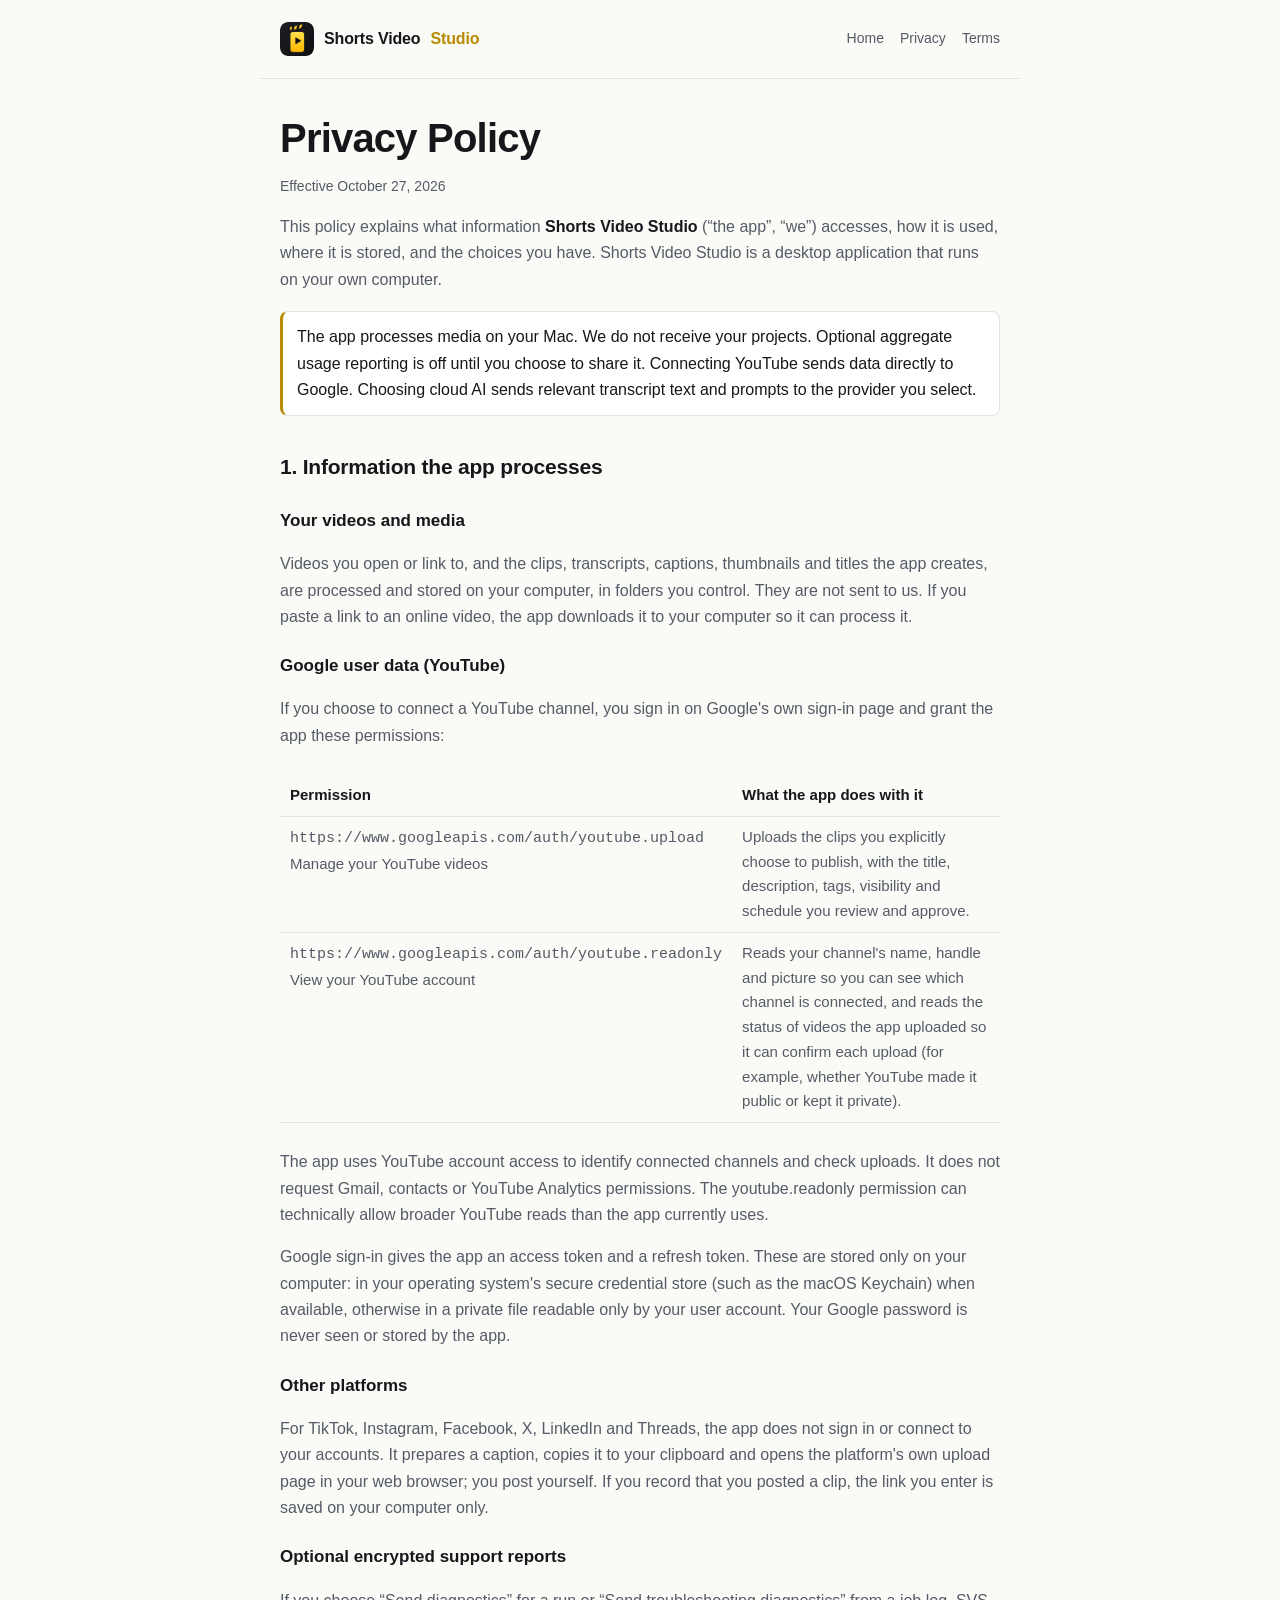
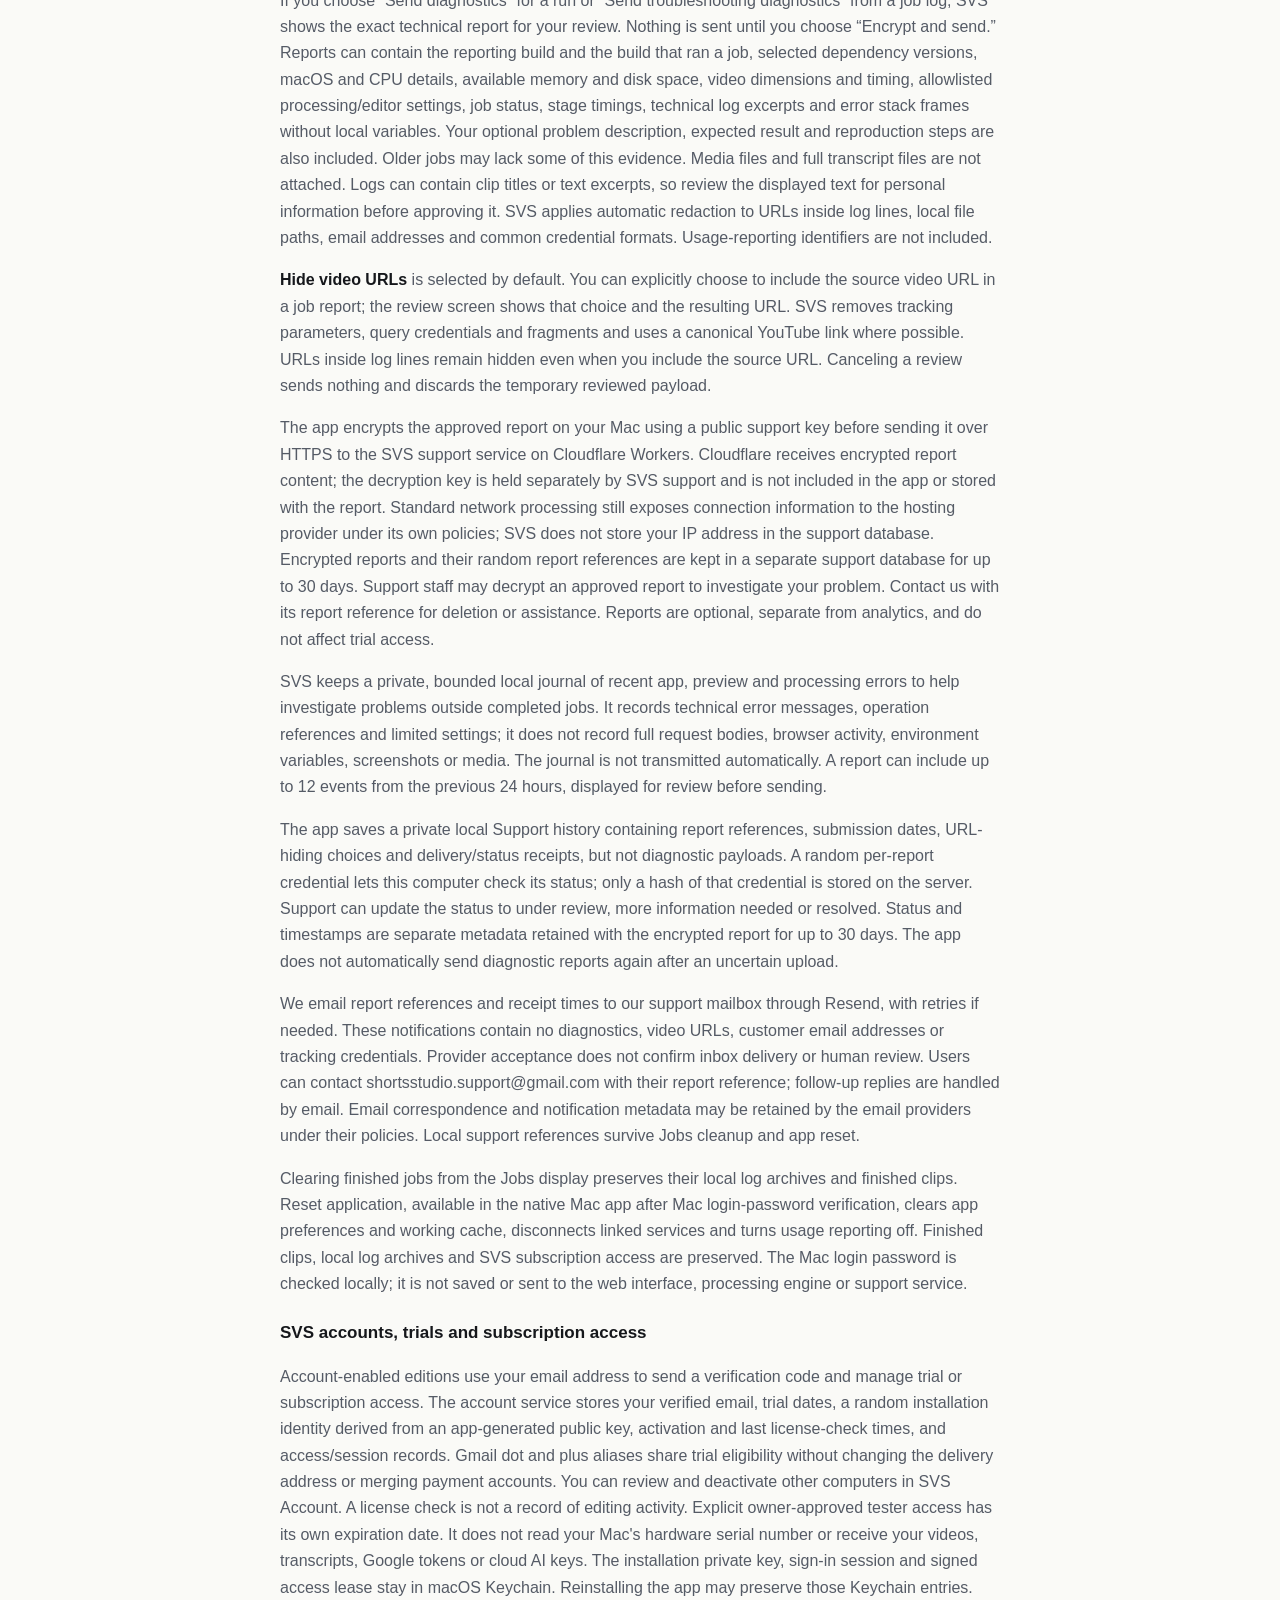
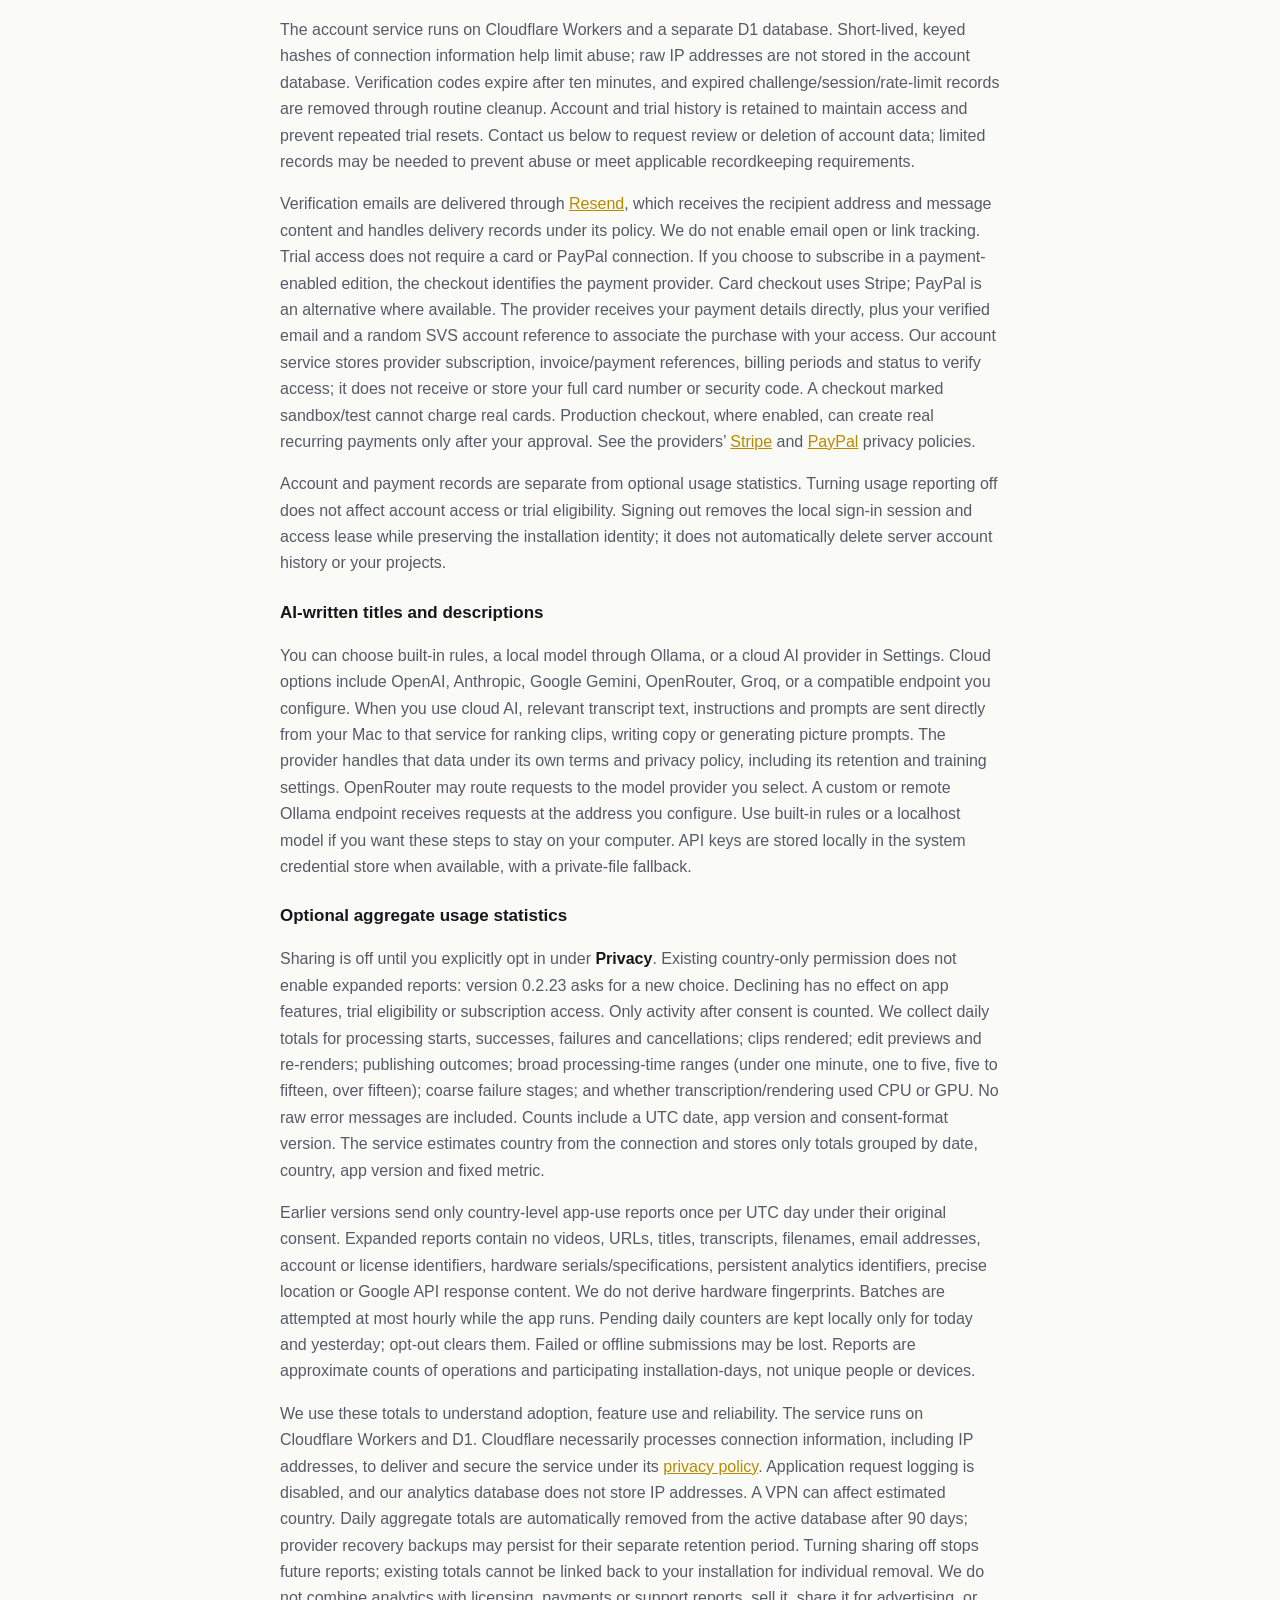
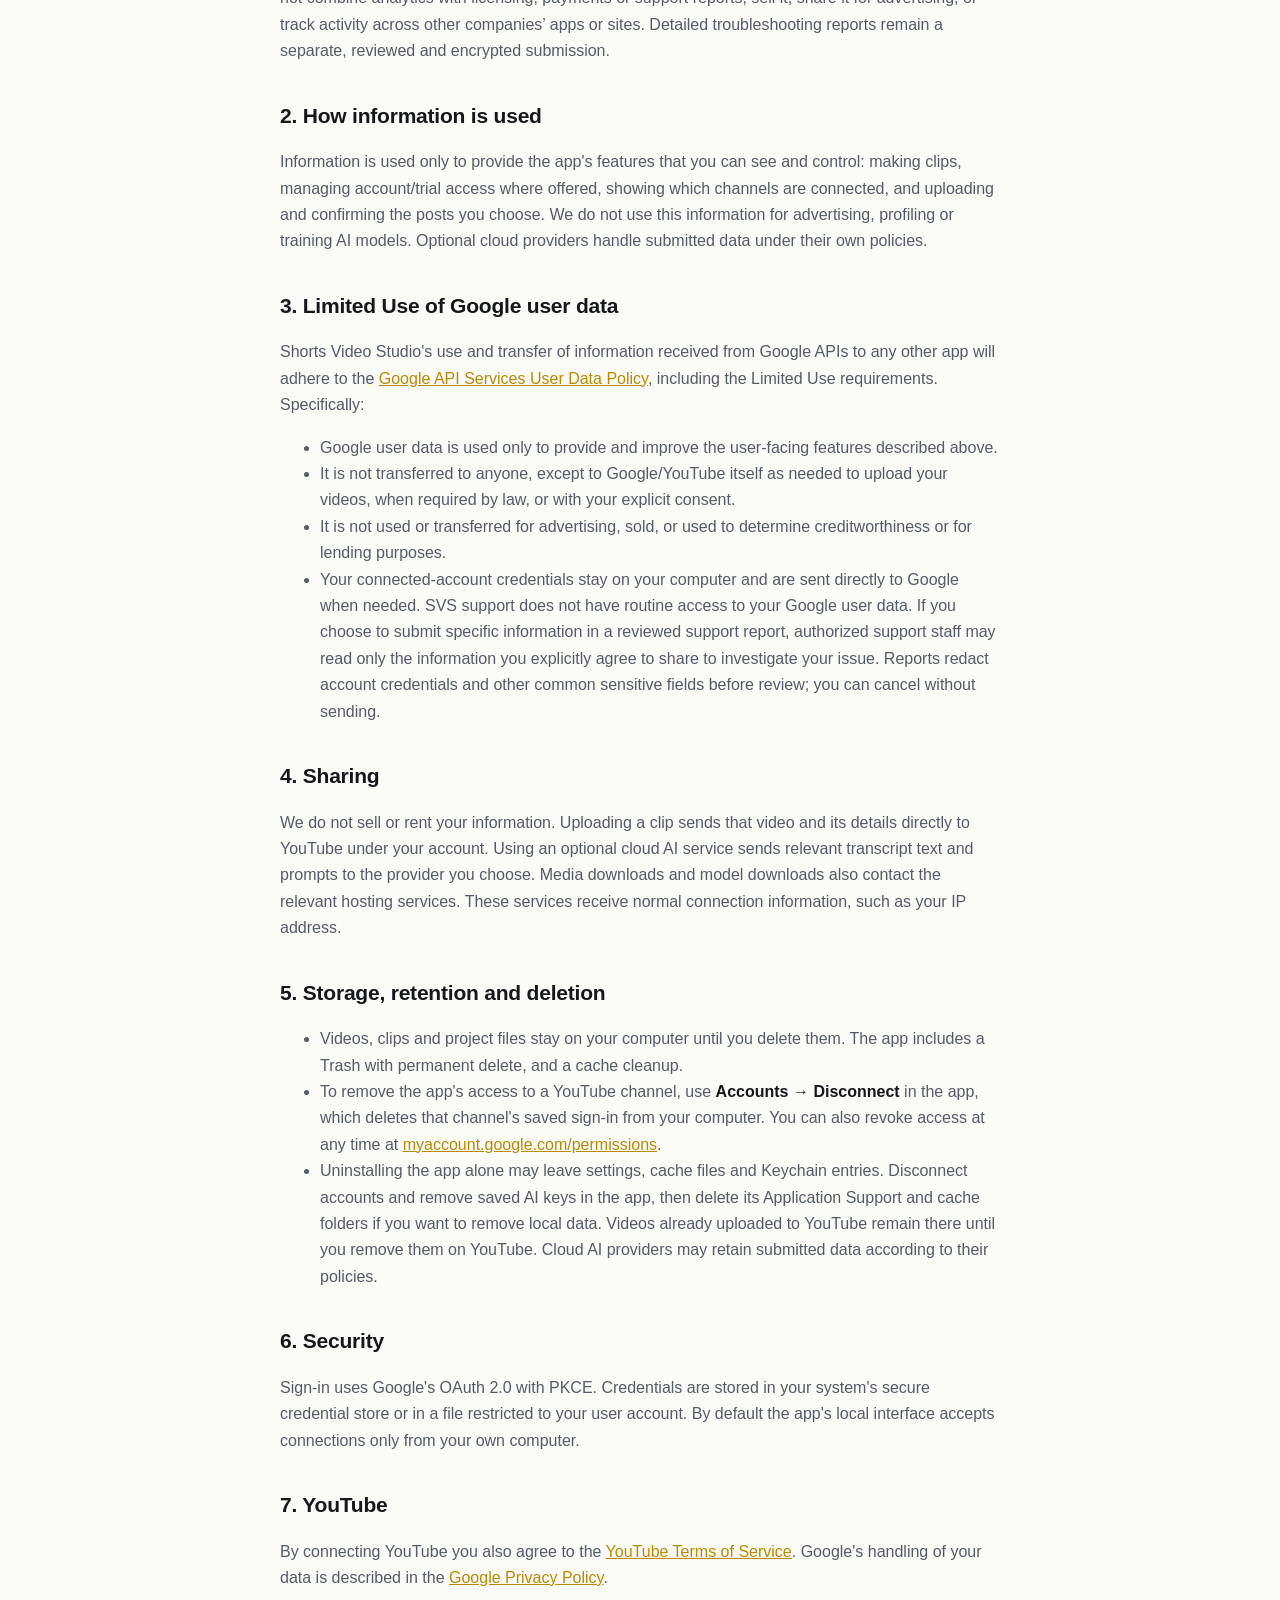
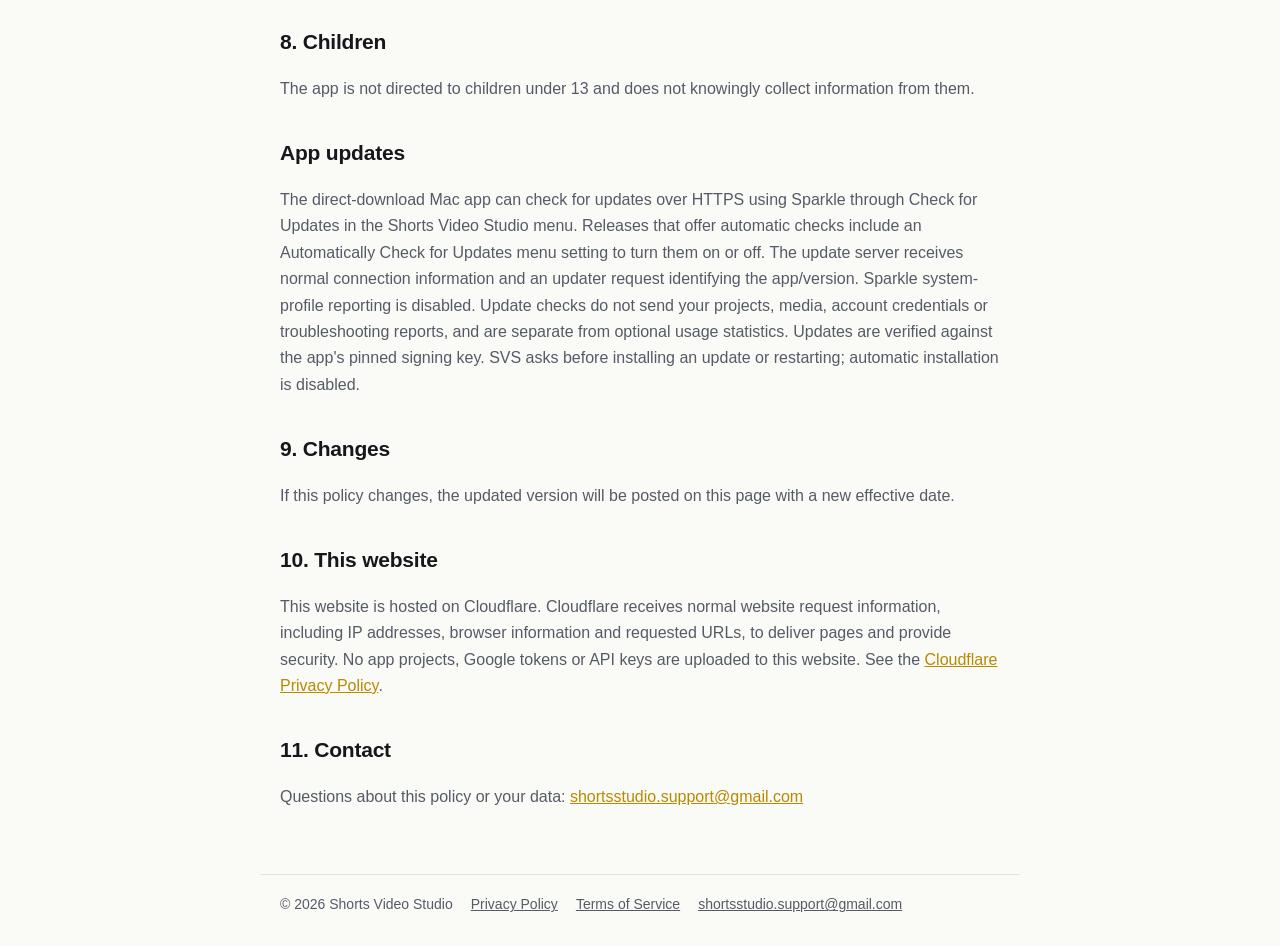
==== commit df903653: "Disclose optional aggregate feature reporting with fresh consent" ====
--- a/privacy.html
+++ b/privacy.html
@@ -22,7 +22,7 @@
 
 <p>This policy explains what information <strong>Shorts Video Studio</strong> (“the app”, “we”) accesses, how it is used, where it is stored, and the choices you have. Shorts Video Studio is a desktop application that runs on your own computer.</p>
 
-<div class="note">The app processes media on your Mac. We do not receive your projects. Optional country-level usage reporting is off until you choose to share it. Connecting YouTube sends data directly to Google. Choosing cloud AI sends relevant transcript text and prompts to the provider you select.</div>
+<div class="note">The app processes media on your Mac. We do not receive your projects. Optional aggregate usage reporting is off until you choose to share it. Connecting YouTube sends data directly to Google. Choosing cloud AI sends relevant transcript text and prompts to the provider you select.</div>
 
 <h2>1. Information the app processes</h2>
 <h3>Your videos and media</h3>
@@ -58,9 +58,10 @@
 <h3>AI-written titles and descriptions</h3>
 <p>You can choose built-in rules, a local model through Ollama, or a cloud AI provider in Settings. Cloud options include OpenAI, Anthropic, Google Gemini, OpenRouter, Groq, or a compatible endpoint you configure. When you use cloud AI, relevant transcript text, instructions and prompts are sent directly from your Mac to that service for ranking clips, writing copy or generating picture prompts. The provider handles that data under its own terms and privacy policy, including its retention and training settings. OpenRouter may route requests to the model provider you select. A custom or remote Ollama endpoint receives requests at the address you configure. Use built-in rules or a localhost model if you want these steps to stay on your computer. API keys are stored locally in the system credential store when available, with a private-file fallback.</p>
 
-<h3>Optional country-level usage statistics</h3>
-<p>Versions offering usage reporting ask before sending any usage report. Declining has no effect on app features, trial eligibility or subscription access. You can turn sharing on or off anytime under <strong>Privacy</strong>. If you opt in, the app sends at most one successful usage report per UTC day while it is running, containing the event type, app version and consent-format version. Our Cloudflare service estimates the country from the network connection and records only totals grouped by date, country and app version. It does not store your IP address in the analytics database or assign a persistent analytics identifier. Reports do not include videos, transcripts, filenames, email addresses, account details, Google data, license identifiers or precise location. A VPN can affect the estimated country.</p>
-<p>We use these totals to understand geographic adoption and which app versions are in use. The service runs on Cloudflare Workers and D1. Cloudflare necessarily processes connection information, including IP addresses, to deliver and secure the service under its <a href="https://www.cloudflare.com/privacypolicy/">privacy policy</a>. Application request logging is disabled. Aggregate daily totals are automatically removed from the active analytics database after 90 days; provider recovery backups may persist for their separate retention period. Turning sharing off stops future reports; existing totals cannot be linked back to your installation for individual removal. We do not combine analytics with licensing or payment records, sell this information, share it for advertising, or track activity across other companies' apps or sites.</p>
+<h3>Optional aggregate usage statistics</h3>
+<p>Sharing is off until you explicitly opt in under <strong>Privacy</strong>. Existing country-only permission does not enable expanded reports: version 0.2.23 asks for a new choice. Declining has no effect on app features, trial eligibility or subscription access. Only activity after consent is counted. We collect daily totals for processing starts, successes, failures and cancellations; clips rendered; edit previews and re-renders; publishing outcomes; broad processing-time ranges (under one minute, one to five, five to fifteen, over fifteen); coarse failure stages; and whether transcription/rendering used CPU or GPU. No raw error messages are included. Counts include a UTC date, app version and consent-format version. The service estimates country from the connection and stores only totals grouped by date, country, app version and fixed metric.</p>
+<p>Earlier versions send only country-level app-use reports once per UTC day under their original consent. Expanded reports contain no videos, URLs, titles, transcripts, filenames, email addresses, account or license identifiers, hardware serials/specifications, persistent analytics identifiers, precise location or Google API response content. We do not derive hardware fingerprints. Batches are attempted at most hourly while the app runs. Pending daily counters are kept locally only for today and yesterday; opt-out clears them. Failed or offline submissions may be lost. Reports are approximate counts of operations and participating installation-days, not unique people or devices.</p>
+<p>We use these totals to understand adoption, feature use and reliability. The service runs on Cloudflare Workers and D1. Cloudflare necessarily processes connection information, including IP addresses, to deliver and secure the service under its <a href="https://www.cloudflare.com/privacypolicy/">privacy policy</a>. Application request logging is disabled, and our analytics database does not store IP addresses. A VPN can affect estimated country. Daily aggregate totals are automatically removed from the active database after 90 days; provider recovery backups may persist for their separate retention period. Turning sharing off stops future reports; existing totals cannot be linked back to your installation for individual removal. We do not combine analytics with licensing, payments or support reports, sell it, share it for advertising, or track activity across other companies’ apps or sites. Detailed troubleshooting reports remain a separate, reviewed and encrypted submission.</p>
 
 <h2>2. How information is used</h2>
 <p>Information is used only to provide the app's features that you can see and control: making clips, managing account/trial access where offered, showing which channels are connected, and uploading and confirming the posts you choose. We do not use this information for advertising, profiling or training AI models. Optional cloud providers handle submitted data under their own policies.</p>
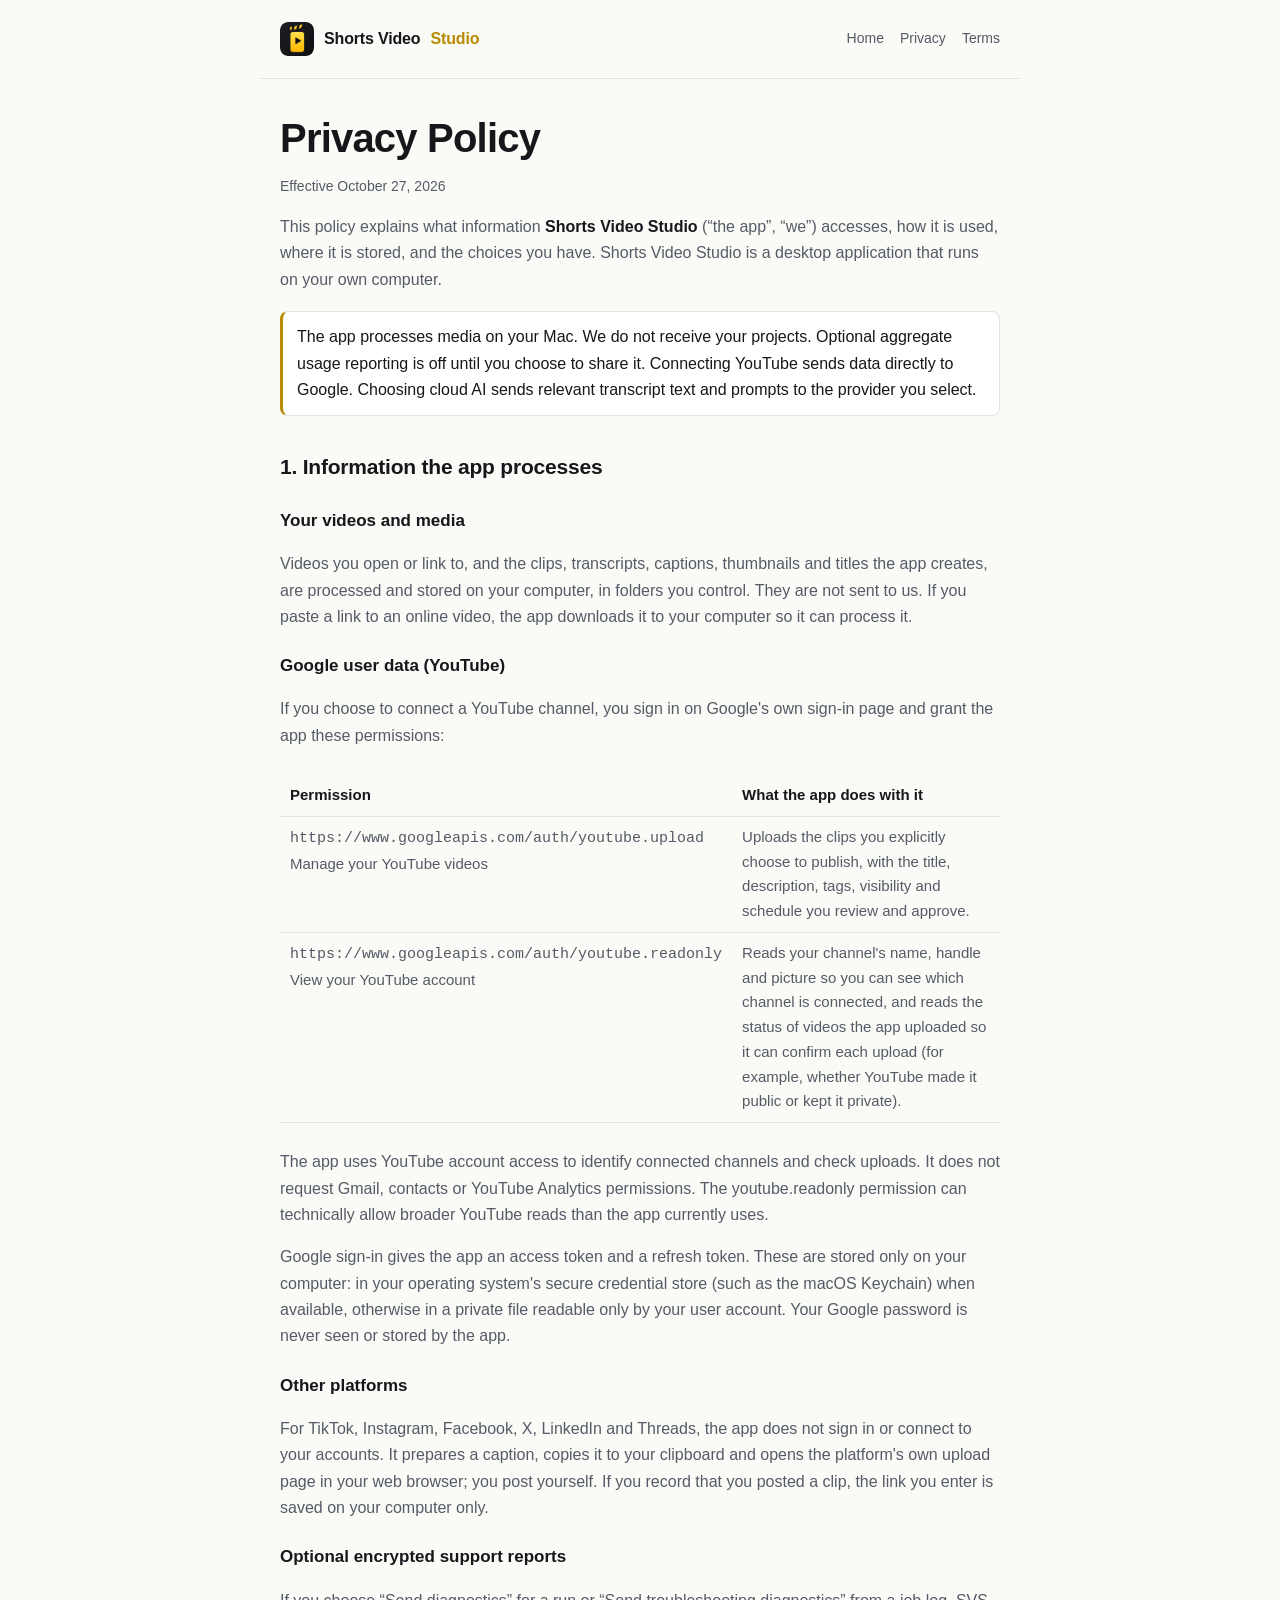
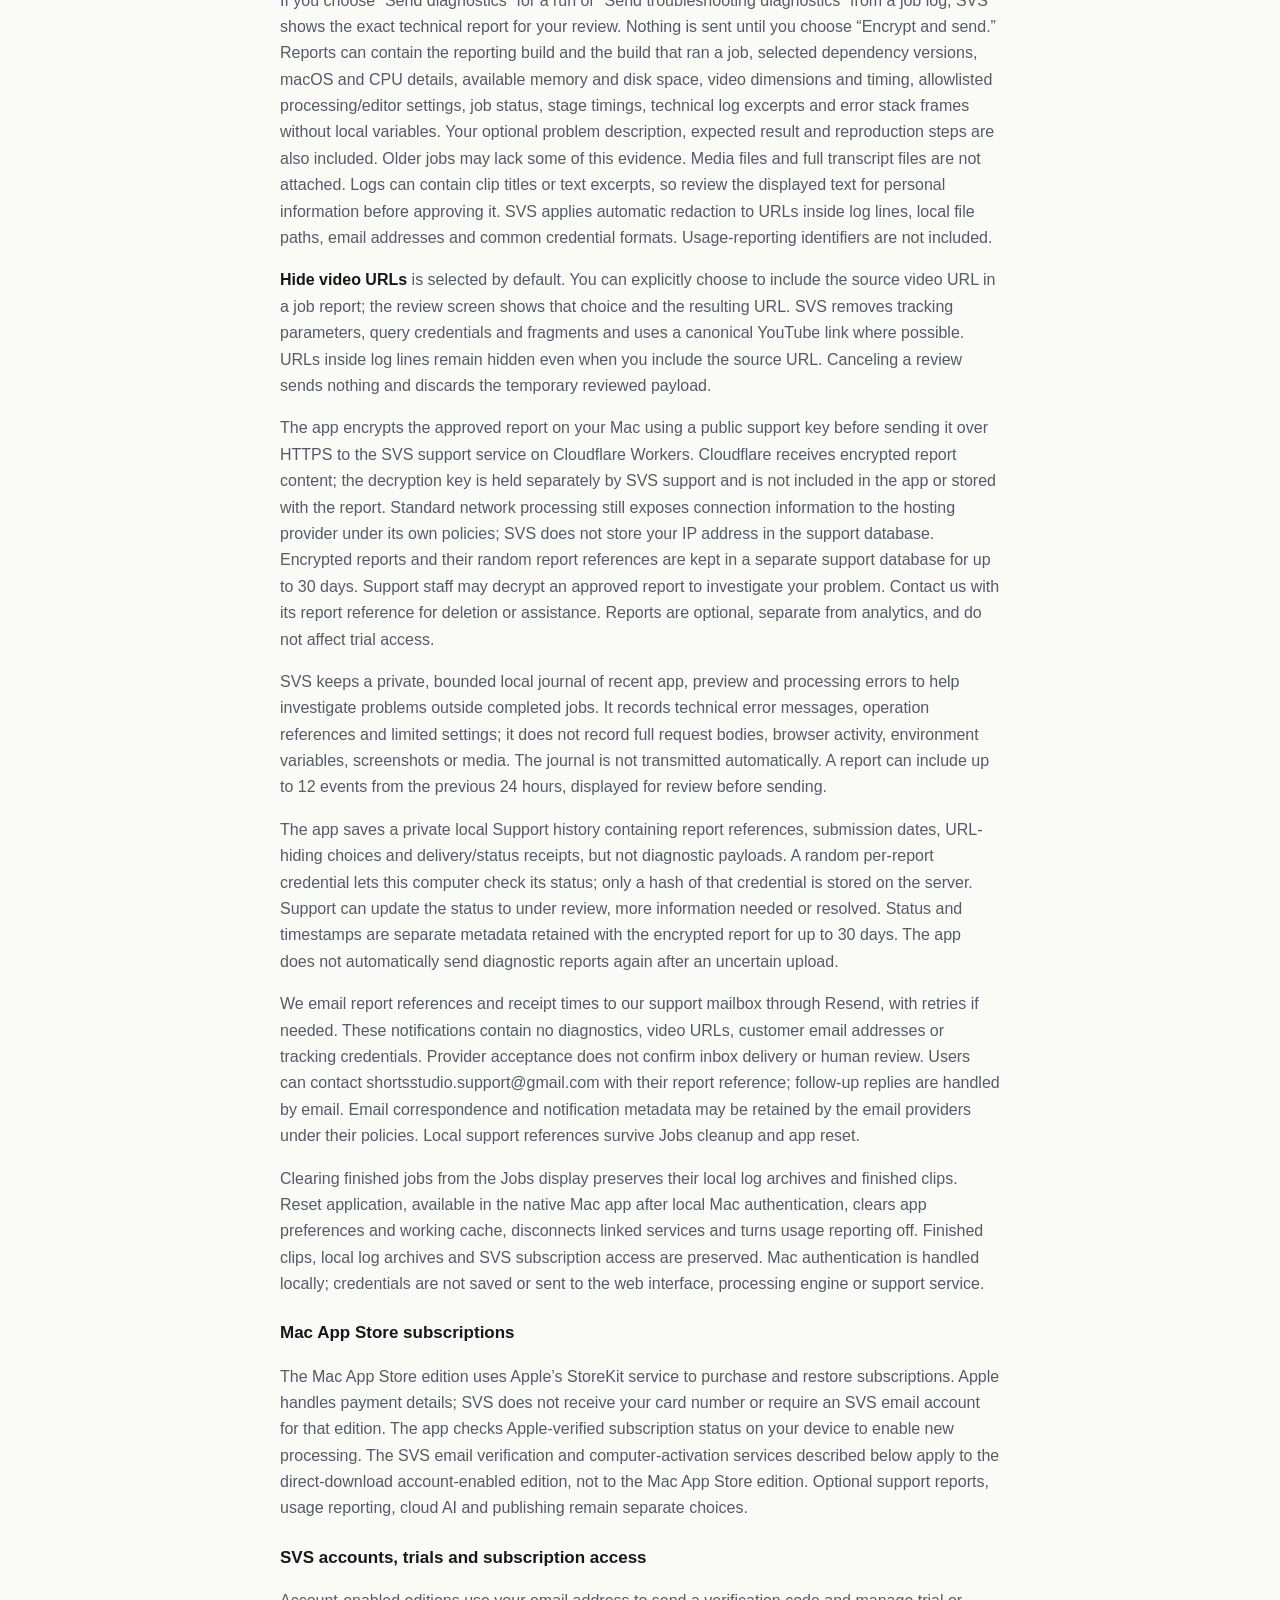
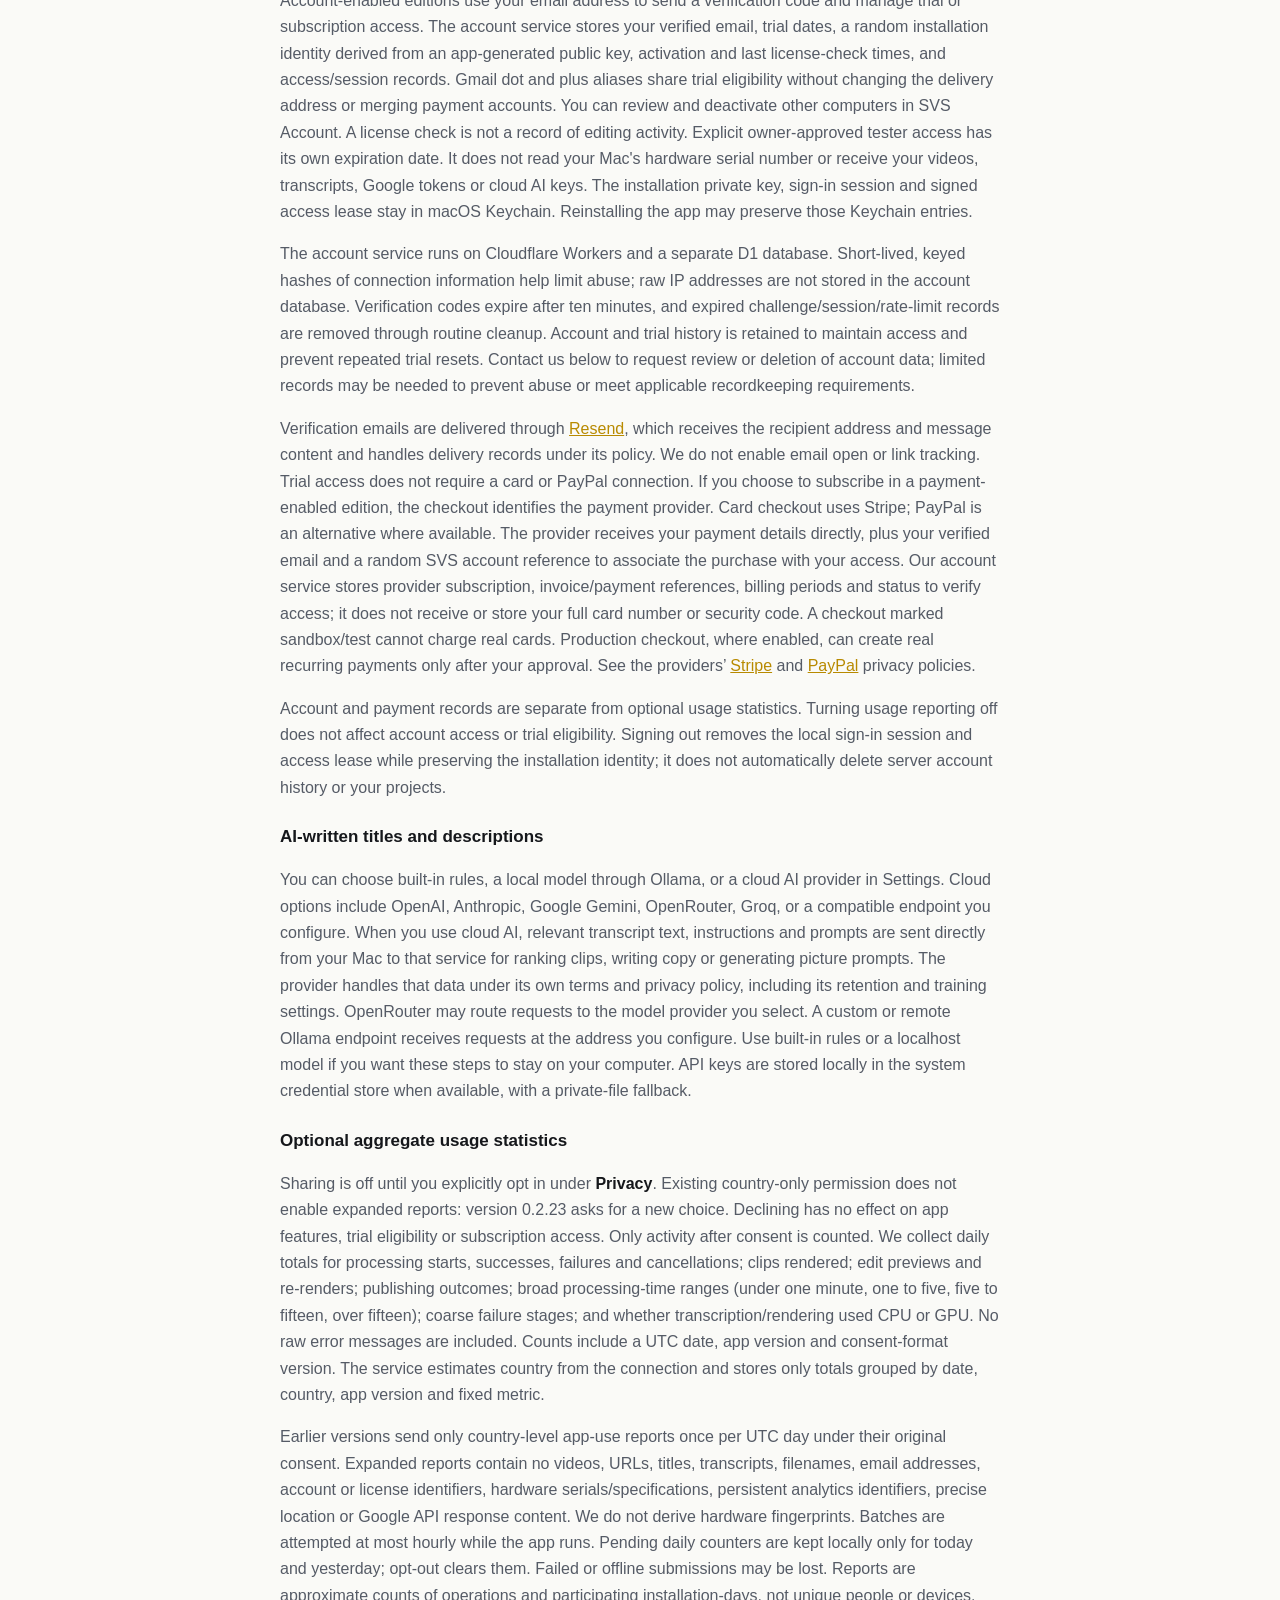
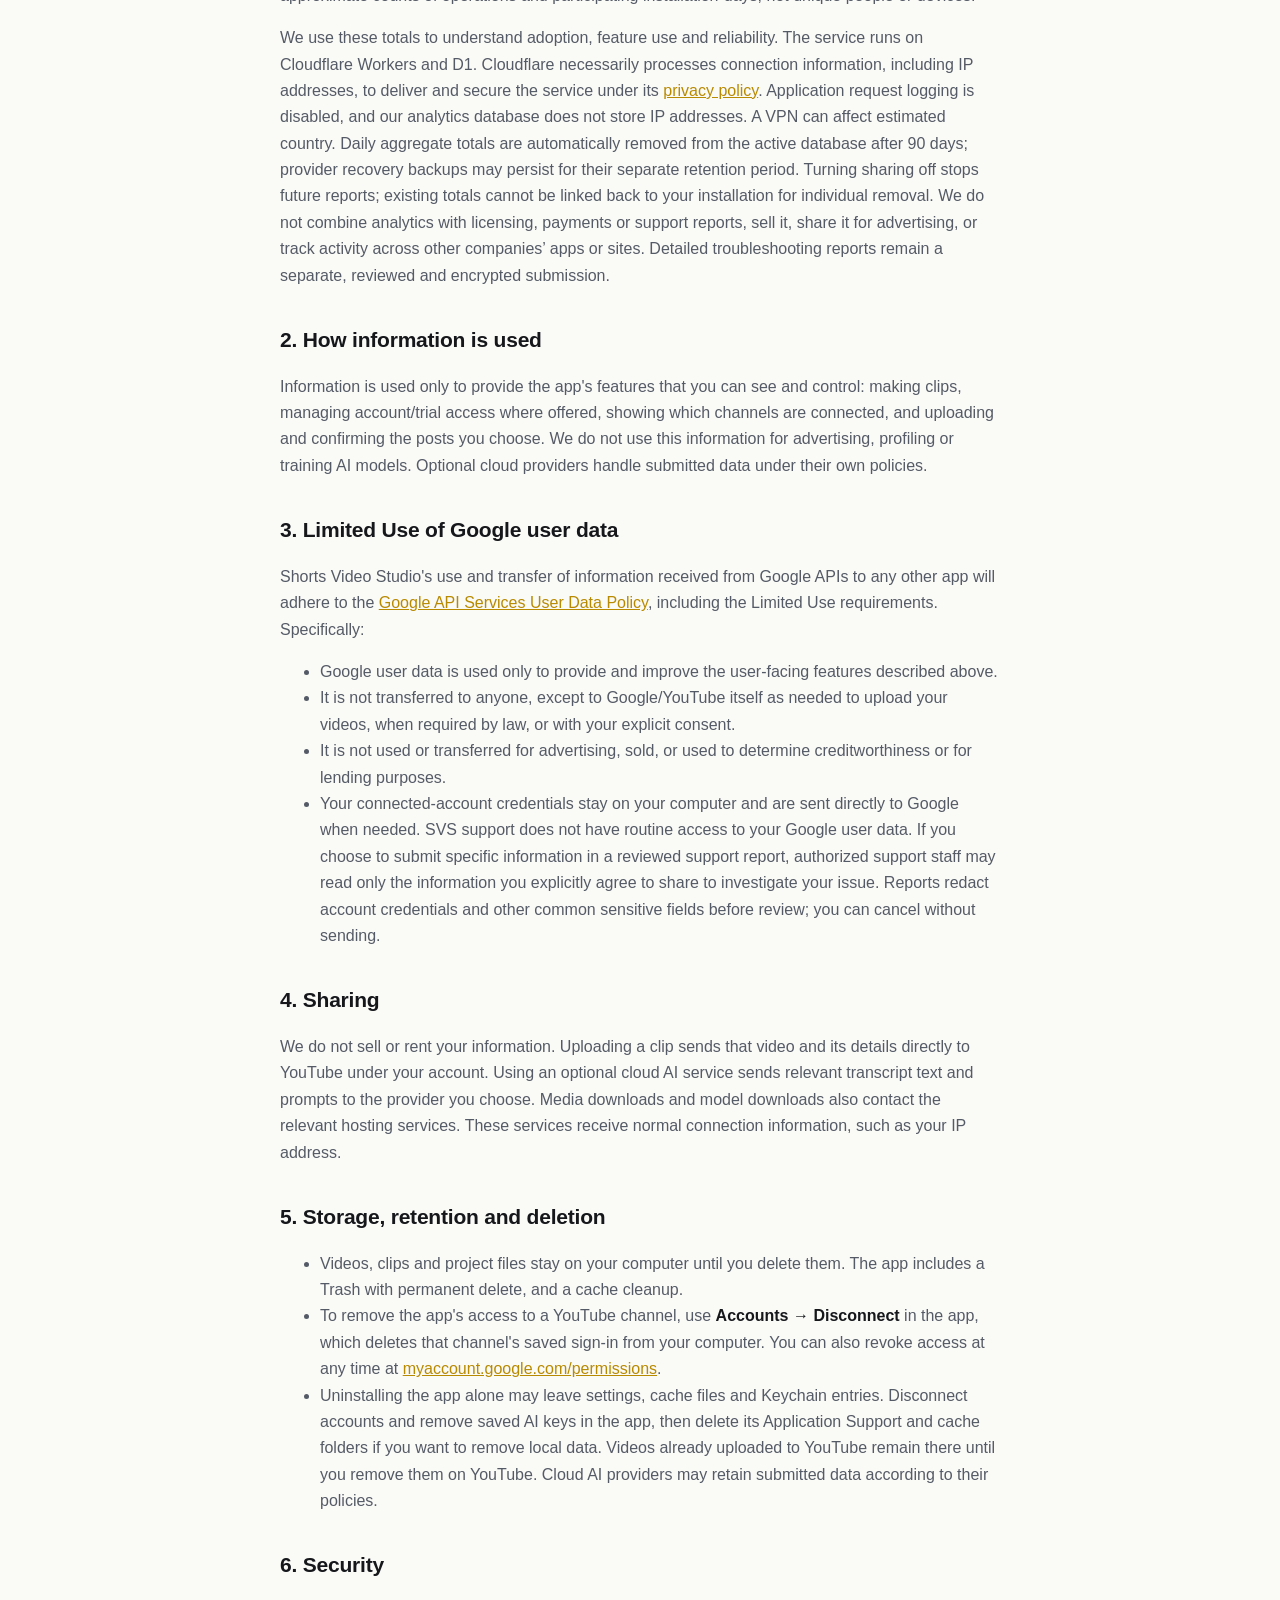
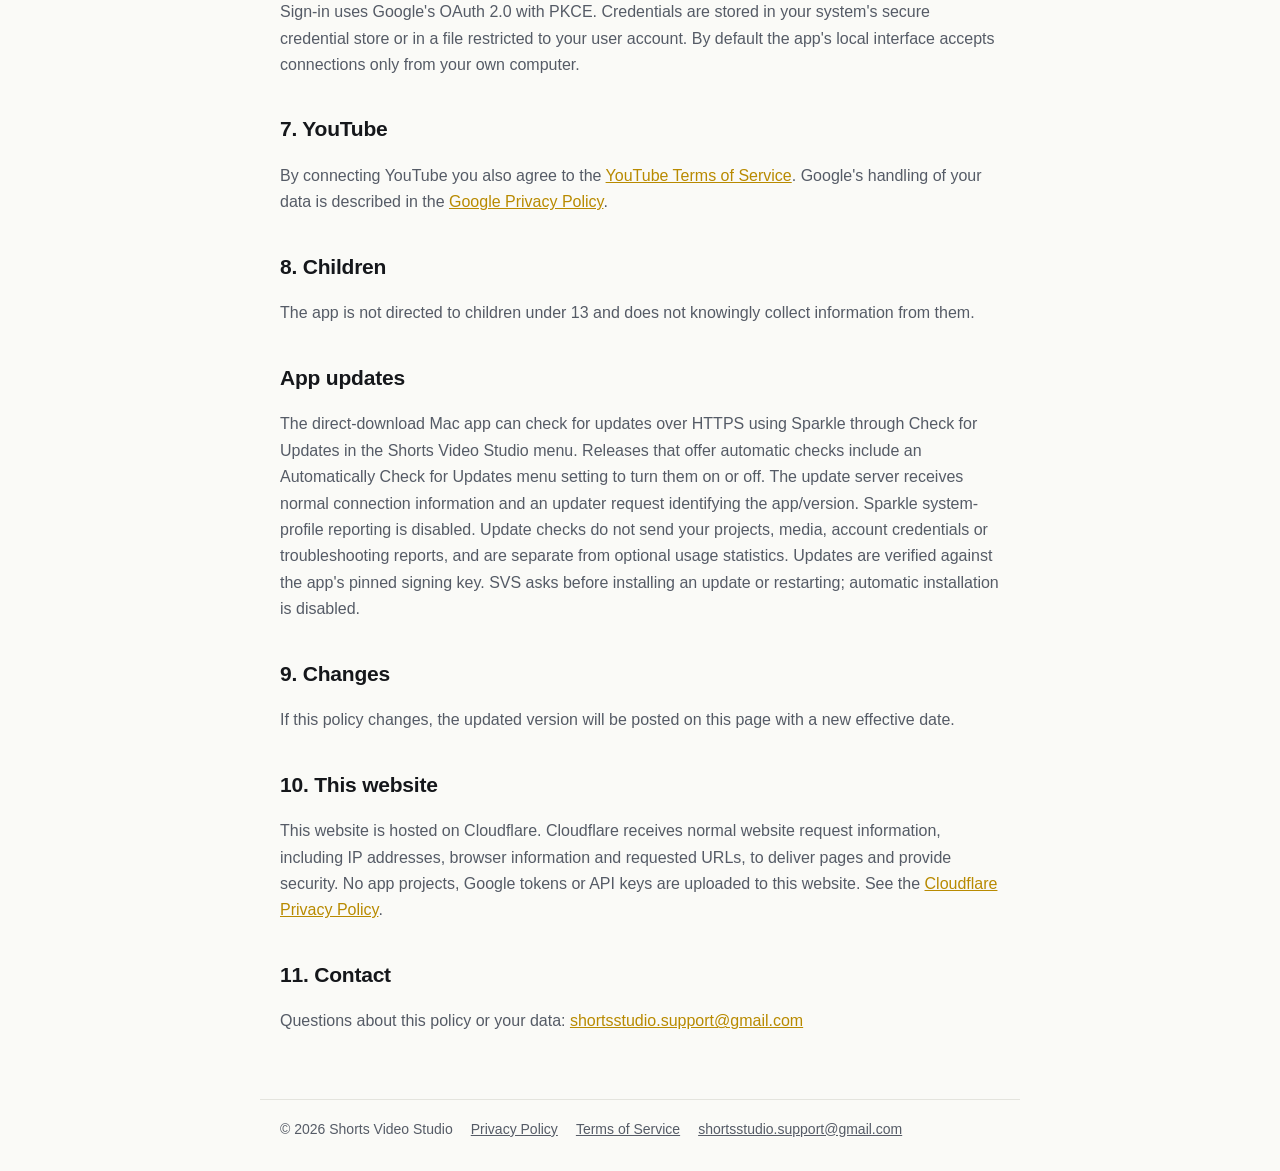
==== commit 06299dc1: "Clarify Apple Store subscriptions and local authentication in policies" ====
--- a/privacy.html
+++ b/privacy.html
@@ -48,7 +48,9 @@
 <p>SVS keeps a private, bounded local journal of recent app, preview and processing errors to help investigate problems outside completed jobs. It records technical error messages, operation references and limited settings; it does not record full request bodies, browser activity, environment variables, screenshots or media. The journal is not transmitted automatically. A report can include up to 12 events from the previous 24 hours, displayed for review before sending.</p>
 <p>The app saves a private local Support history containing report references, submission dates, URL-hiding choices and delivery/status receipts, but not diagnostic payloads. A random per-report credential lets this computer check its status; only a hash of that credential is stored on the server. Support can update the status to under review, more information needed or resolved. Status and timestamps are separate metadata retained with the encrypted report for up to 30 days. The app does not automatically send diagnostic reports again after an uncertain upload.</p>
 <p>We email report references and receipt times to our support mailbox through Resend, with retries if needed. These notifications contain no diagnostics, video URLs, customer email addresses or tracking credentials. Provider acceptance does not confirm inbox delivery or human review. Users can contact shortsstudio.support@gmail.com with their report reference; follow-up replies are handled by email. Email correspondence and notification metadata may be retained by the email providers under their policies. Local support references survive Jobs cleanup and app reset.</p>
-<p>Clearing finished jobs from the Jobs display preserves their local log archives and finished clips. Reset application, available in the native Mac app after Mac login-password verification, clears app preferences and working cache, disconnects linked services and turns usage reporting off. Finished clips, local log archives and SVS subscription access are preserved. The Mac login password is checked locally; it is not saved or sent to the web interface, processing engine or support service.</p>
+<p>Clearing finished jobs from the Jobs display preserves their local log archives and finished clips. Reset application, available in the native Mac app after local Mac authentication, clears app preferences and working cache, disconnects linked services and turns usage reporting off. Finished clips, local log archives and SVS subscription access are preserved. Mac authentication is handled locally; credentials are not saved or sent to the web interface, processing engine or support service.</p>
+<h3>Mac App Store subscriptions</h3>
+<p>The Mac App Store edition uses Apple’s StoreKit service to purchase and restore subscriptions. Apple handles payment details; SVS does not receive your card number or require an SVS email account for that edition. The app checks Apple-verified subscription status on your device to enable new processing. The SVS email verification and computer-activation services described below apply to the direct-download account-enabled edition, not to the Mac App Store edition. Optional support reports, usage reporting, cloud AI and publishing remain separate choices.</p>
 <h3>SVS accounts, trials and subscription access</h3>
 <p>Account-enabled editions use your email address to send a verification code and manage trial or subscription access. The account service stores your verified email, trial dates, a random installation identity derived from an app-generated public key, activation and last license-check times, and access/session records. Gmail dot and plus aliases share trial eligibility without changing the delivery address or merging payment accounts. You can review and deactivate other computers in SVS Account. A license check is not a record of editing activity. Explicit owner-approved tester access has its own expiration date. It does not read your Mac's hardware serial number or receive your videos, transcripts, Google tokens or cloud AI keys. The installation private key, sign-in session and signed access lease stay in macOS Keychain. Reinstalling the app may preserve those Keychain entries.</p>
 <p>The account service runs on Cloudflare Workers and a separate D1 database. Short-lived, keyed hashes of connection information help limit abuse; raw IP addresses are not stored in the account database. Verification codes expire after ten minutes, and expired challenge/session/rate-limit records are removed through routine cleanup. Account and trial history is retained to maintain access and prevent repeated trial resets. Contact us below to request review or deletion of account data; limited records may be needed to prevent abuse or meet applicable recordkeeping requirements.</p>
--- a/assets/site.css
+++ b/assets/site.css
@@ -24,3 +24,5 @@
 .tablewrap{overflow-x:auto}
 footer{border-top:1px solid var(--line);padding-top:18px;padding-bottom:30px;font-size:14px;color:var(--text-2);display:flex;flex-wrap:wrap;gap:8px 18px}
 footer a{color:var(--text-2)}
+
+a.download{display:inline-block;background:var(--accent);color:#111;padding:12px 20px;border-radius:9px;font-weight:700;text-decoration:none}a.download:focus-visible{outline:3px solid var(--text);outline-offset:4px}
